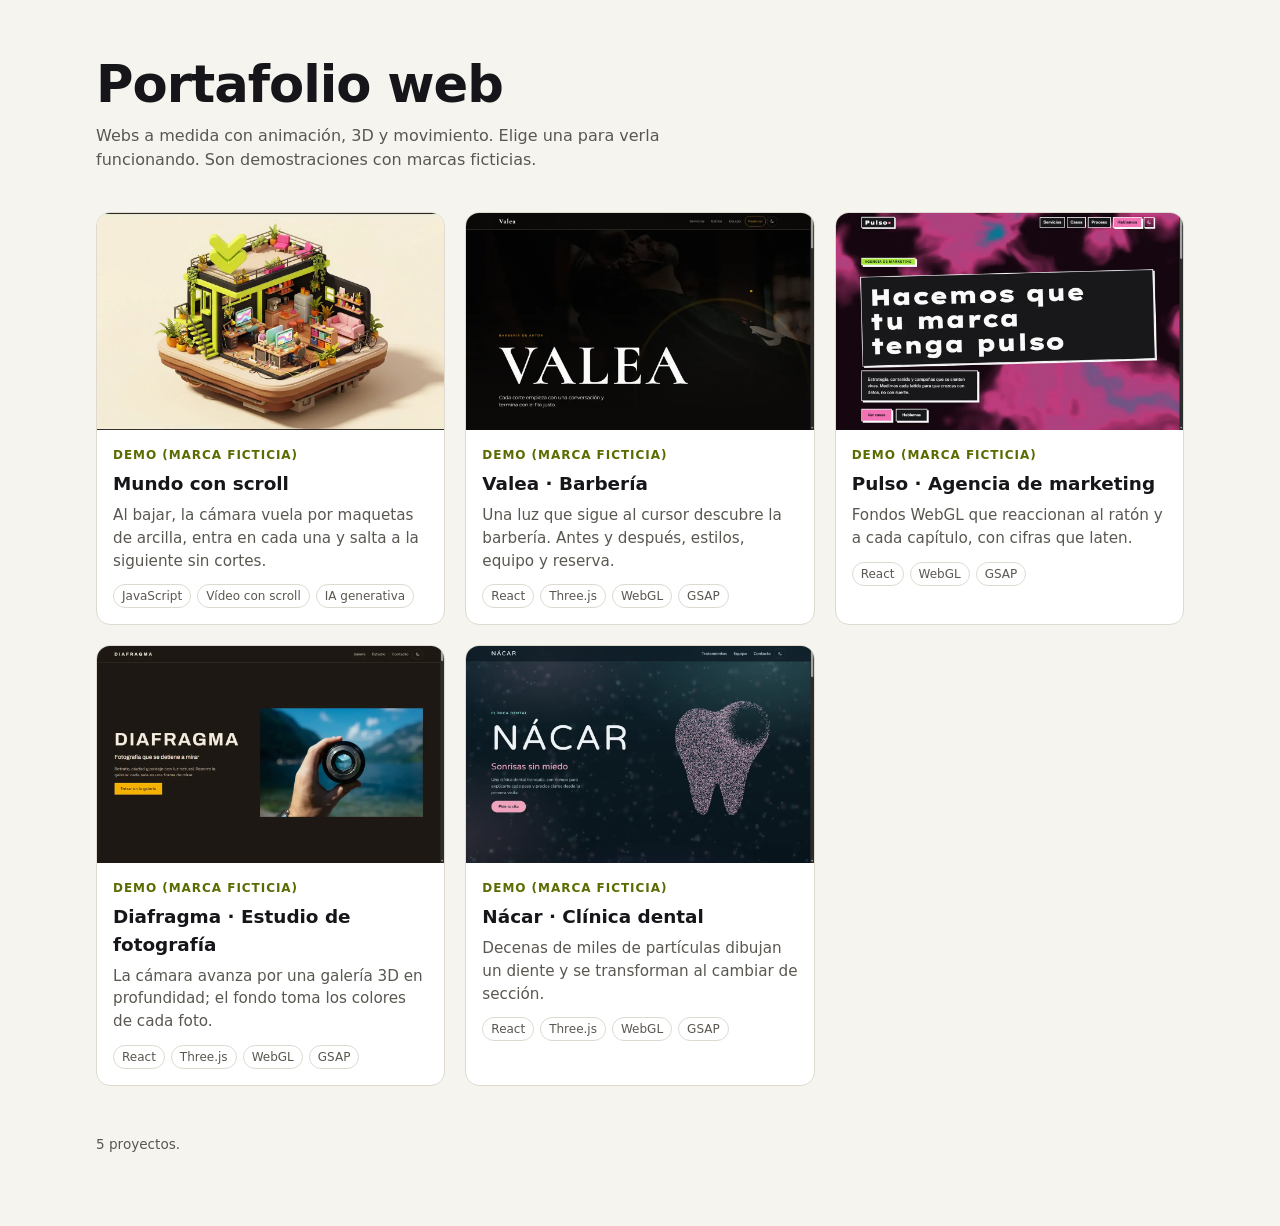
==== index.html @ 8ae5336d "feat: portafolio web con 5 demos autónomas y portada generada Una carpeta por proyecto (valea-barber" ====
<!doctype html>
<html lang="es">
<head>
  <meta charset="utf-8">
  <meta name="viewport" content="width=device-width, initial-scale=1">
  <title>Portafolio web</title>
  <meta name="description" content="Webs a medida con animación, 3D y movimiento. Elige una para verla funcionando.">
  <style>
    :root { --fondo:#f6f4ef; --tinta:#16161a; --suave:#5a5750; --tarjeta:#fff; --borde:#dedad0; --acento:#5b6b00; color-scheme: light dark; }
    @media (prefers-color-scheme: dark) { :root { --fondo:#0f0f12; --tinta:#f3f1ea; --suave:#b3afa5; --tarjeta:#18181d; --borde:#2c2c33; --acento:#d7ff3a; } }
    * { box-sizing: border-box; }
    body { margin:0; background:var(--fondo); color:var(--tinta); font:16px/1.5 system-ui, -apple-system, "Segoe UI", sans-serif; }
    main { max-width:1120px; margin:0 auto; padding:56px 16px 72px; }
    h1 { font-size:clamp(2rem,5vw,3.2rem); line-height:1.1; margin:0 0 12px; letter-spacing:-.02em; }
    .intro { color:var(--suave); max-width:60ch; margin:0 0 40px; }
    ul { list-style:none; margin:0; padding:0; display:grid; gap:20px; grid-template-columns:repeat(auto-fill,minmax(280px,1fr)); }
    .tarjeta { display:flex; flex-direction:column; height:100%; background:var(--tarjeta); border:1px solid var(--borde); border-radius:14px; overflow:hidden; color:inherit; text-decoration:none; transition:transform .2s, border-color .2s; }
    .tarjeta:hover, .tarjeta:focus-visible { transform:translateY(-3px); border-color:var(--acento); }
    .tarjeta:focus-visible { outline:3px solid var(--acento); outline-offset:2px; }
    .tarjeta img { width:100%; height:auto; aspect-ratio:16/10; object-fit:cover; display:block; background:var(--borde); }
    .cuerpo { display:flex; flex-direction:column; gap:6px; padding:16px; }
    .tipo { font-size:.75rem; text-transform:uppercase; letter-spacing:.08em; color:var(--acento); font-weight:600; }
    strong { font-size:1.15rem; }
    .cuerpo > span:not(.tipo):not(.etiquetas) { color:var(--suave); font-size:.95rem; }
    .etiquetas { display:flex; flex-wrap:wrap; gap:6px; margin-top:6px; }
    .etiquetas em { font-style:normal; font-size:.75rem; padding:2px 8px; border:1px solid var(--borde); border-radius:99px; color:var(--suave); }
    footer { margin-top:48px; color:var(--suave); font-size:.85rem; }
    @media (prefers-reduced-motion: reduce) { .tarjeta { transition:none; } }
  </style>
</head>
<body>
  <main>
    <h1>Portafolio web</h1>
    <p class="intro">Webs a medida con animación, 3D y movimiento. Elige una para verla funcionando. Son demostraciones con marcas ficticias.</p>
    <ul>
      <li>
        <a class="tarjeta" href="mundo-scroll/">
          <img src="mundo-scroll/captura.webp" alt="Captura de Mundo con scroll" width="800" height="500" loading="lazy">
          <span class="cuerpo">
            <span class="tipo">Demo (marca ficticia)</span>
            <strong>Mundo con scroll</strong>
            <span>Al bajar, la cámara vuela por maquetas de arcilla, entra en cada una y salta a la siguiente sin cortes.</span>
            <span class="etiquetas"><em>JavaScript</em><em>Vídeo con scroll</em><em>IA generativa</em></span>
          </span>
        </a>
      </li>
      <li>
        <a class="tarjeta" href="valea-barberia/barberia/">
          <img src="valea-barberia/captura.webp" alt="Captura de Valea · Barbería" width="800" height="500" loading="lazy">
          <span class="cuerpo">
            <span class="tipo">Demo (marca ficticia)</span>
            <strong>Valea · Barbería</strong>
            <span>Una luz que sigue al cursor descubre la barbería. Antes y después, estilos, equipo y reserva.</span>
            <span class="etiquetas"><em>React</em><em>Three.js</em><em>WebGL</em><em>GSAP</em></span>
          </span>
        </a>
      </li>
      <li>
        <a class="tarjeta" href="pulso-marketing/marketing/">
          <img src="pulso-marketing/captura.webp" alt="Captura de Pulso · Agencia de marketing" width="800" height="500" loading="lazy">
          <span class="cuerpo">
            <span class="tipo">Demo (marca ficticia)</span>
            <strong>Pulso · Agencia de marketing</strong>
            <span>Fondos WebGL que reaccionan al ratón y a cada capítulo, con cifras que laten.</span>
            <span class="etiquetas"><em>React</em><em>WebGL</em><em>GSAP</em></span>
          </span>
        </a>
      </li>
      <li>
        <a class="tarjeta" href="diafragma-fotografia/fotografia/">
          <img src="diafragma-fotografia/captura.webp" alt="Captura de Diafragma · Estudio de fotografía" width="800" height="500" loading="lazy">
          <span class="cuerpo">
            <span class="tipo">Demo (marca ficticia)</span>
            <strong>Diafragma · Estudio de fotografía</strong>
            <span>La cámara avanza por una galería 3D en profundidad; el fondo toma los colores de cada foto.</span>
            <span class="etiquetas"><em>React</em><em>Three.js</em><em>WebGL</em><em>GSAP</em></span>
          </span>
        </a>
      </li>
      <li>
        <a class="tarjeta" href="nacar-clinica/clinica/">
          <img src="nacar-clinica/captura.webp" alt="Captura de Nácar · Clínica dental" width="800" height="500" loading="lazy">
          <span class="cuerpo">
            <span class="tipo">Demo (marca ficticia)</span>
            <strong>Nácar · Clínica dental</strong>
            <span>Decenas de miles de partículas dibujan un diente y se transforman al cambiar de sección.</span>
            <span class="etiquetas"><em>React</em><em>Three.js</em><em>WebGL</em><em>GSAP</em></span>
          </span>
        </a>
      </li>
    </ul>
    <footer>5 proyectos.</footer>
  </main>
</body>
</html>
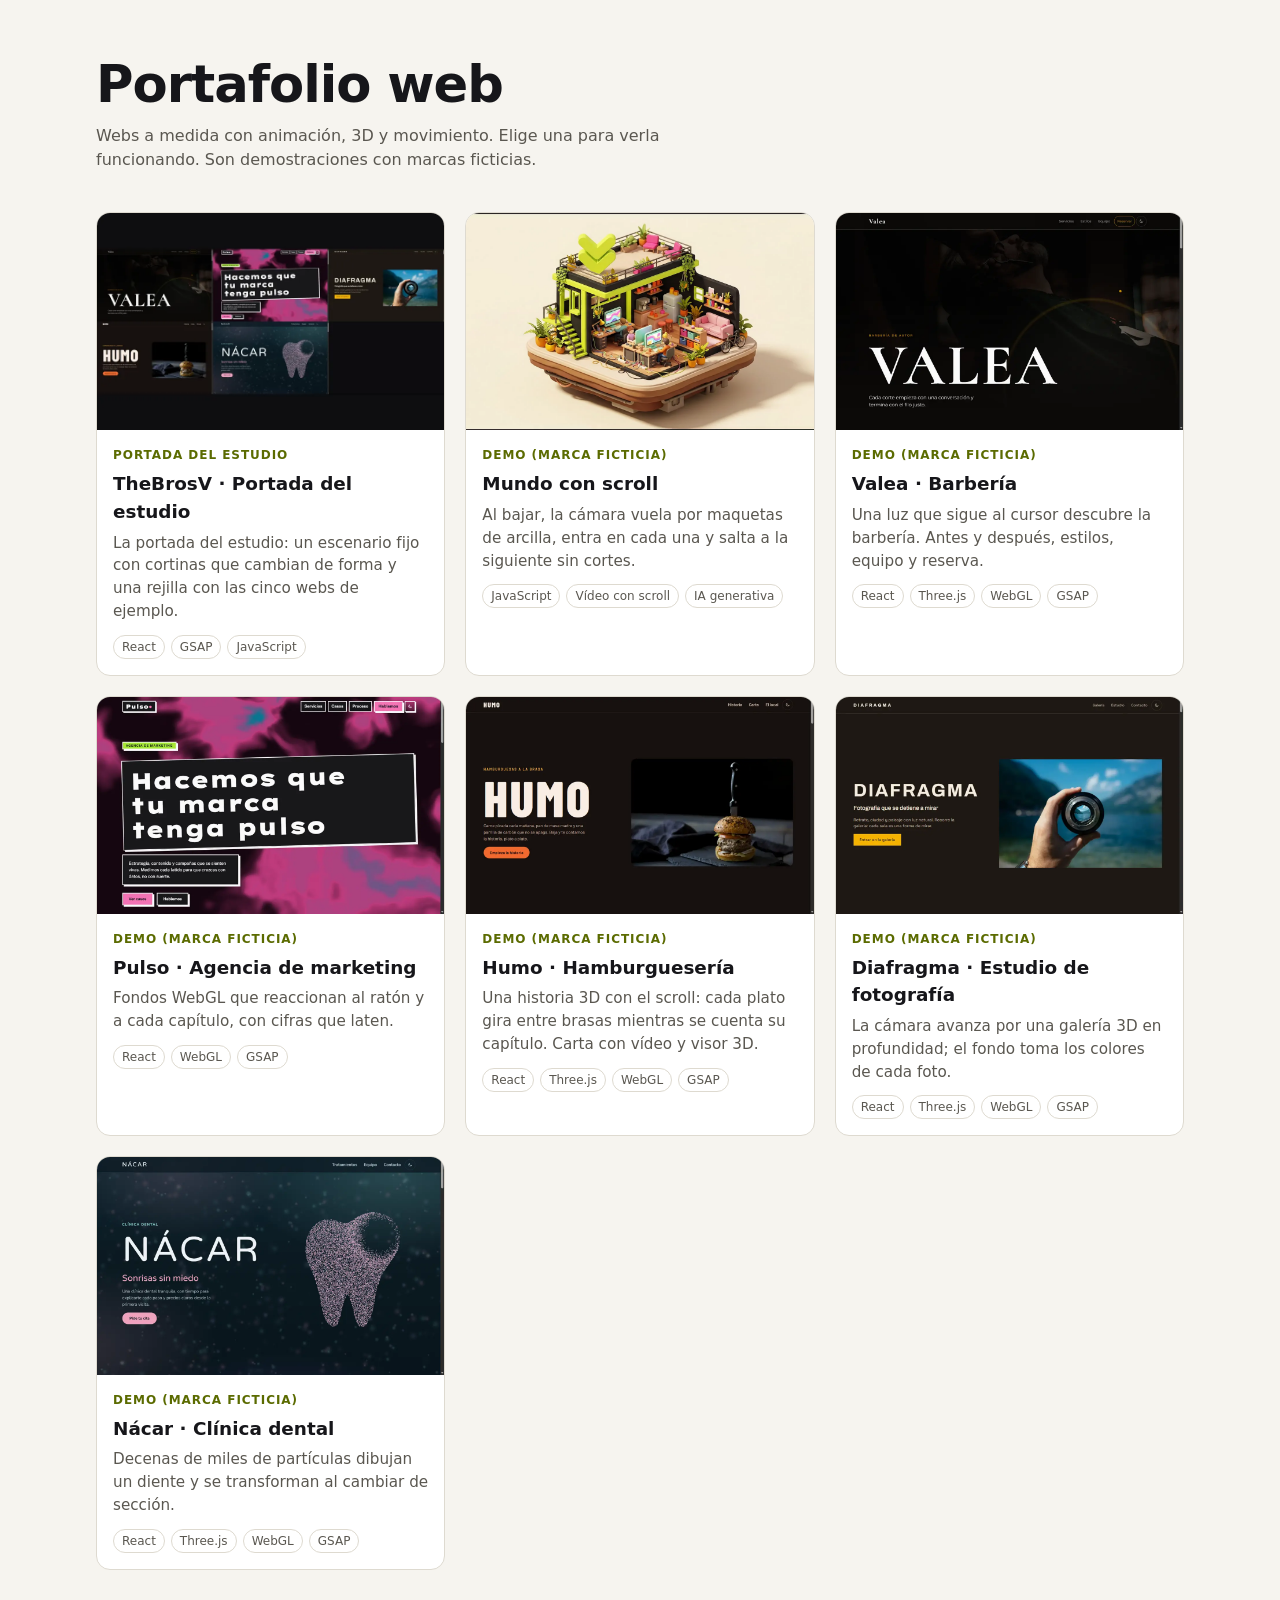
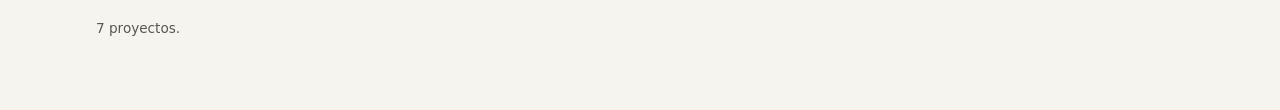
==== commit 38afdd5d: "feat: añade Humo con modelos 3D reales y la portada del estudio Humo (humo-restaurante) con modelos " ====
--- a/index.html
+++ b/index.html
@@ -34,6 +34,17 @@
     <p class="intro">Webs a medida con animación, 3D y movimiento. Elige una para verla funcionando. Son demostraciones con marcas ficticias.</p>
     <ul>
       <li>
+        <a class="tarjeta" href="thebrosv-portada/">
+          <img src="thebrosv-portada/captura.webp" alt="Captura de TheBrosV · Portada del estudio" width="800" height="500" loading="lazy">
+          <span class="cuerpo">
+            <span class="tipo">Portada del estudio</span>
+            <strong>TheBrosV · Portada del estudio</strong>
+            <span>La portada del estudio: un escenario fijo con cortinas que cambian de forma y una rejilla con las cinco webs de ejemplo.</span>
+            <span class="etiquetas"><em>React</em><em>GSAP</em><em>JavaScript</em></span>
+          </span>
+        </a>
+      </li>
+      <li>
         <a class="tarjeta" href="mundo-scroll/">
           <img src="mundo-scroll/captura.webp" alt="Captura de Mundo con scroll" width="800" height="500" loading="lazy">
           <span class="cuerpo">
@@ -67,6 +78,17 @@
         </a>
       </li>
       <li>
+        <a class="tarjeta" href="humo-restaurante/restaurante/">
+          <img src="humo-restaurante/captura.webp" alt="Captura de Humo · Hamburguesería" width="800" height="500" loading="lazy">
+          <span class="cuerpo">
+            <span class="tipo">Demo (marca ficticia)</span>
+            <strong>Humo · Hamburguesería</strong>
+            <span>Una historia 3D con el scroll: cada plato gira entre brasas mientras se cuenta su capítulo. Carta con vídeo y visor 3D.</span>
+            <span class="etiquetas"><em>React</em><em>Three.js</em><em>WebGL</em><em>GSAP</em></span>
+          </span>
+        </a>
+      </li>
+      <li>
         <a class="tarjeta" href="diafragma-fotografia/fotografia/">
           <img src="diafragma-fotografia/captura.webp" alt="Captura de Diafragma · Estudio de fotografía" width="800" height="500" loading="lazy">
           <span class="cuerpo">
@@ -89,7 +111,7 @@
         </a>
       </li>
     </ul>
-    <footer>5 proyectos.</footer>
+    <footer>7 proyectos.</footer>
   </main>
 </body>
 </html>
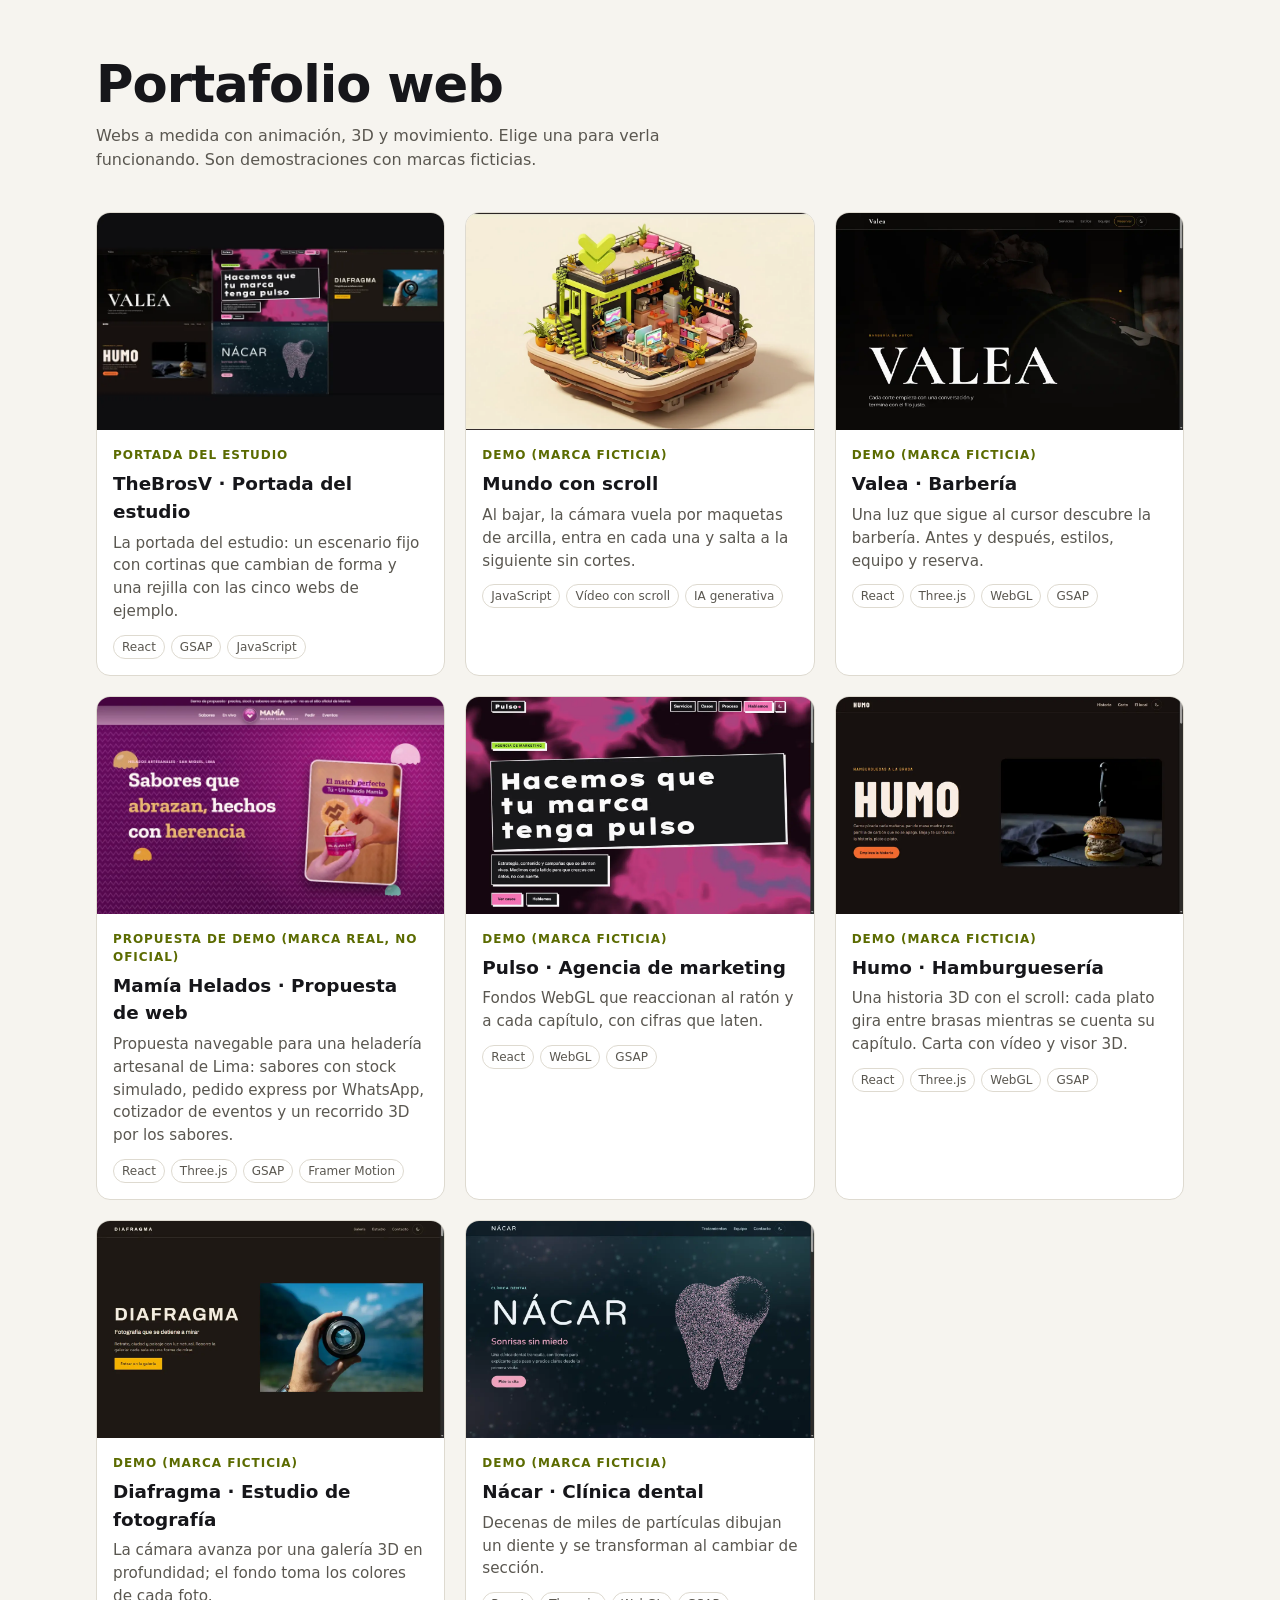
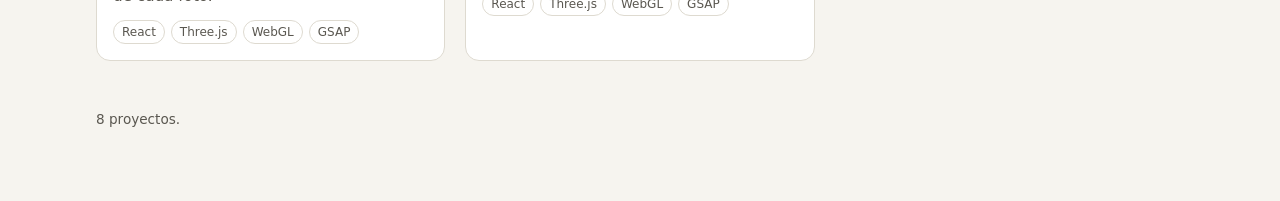
==== commit 1a5ebdb9: "feat: añade la propuesta de web de Mamía Helados (demo, no oficial) Carpeta mamia-helados con la dem" ====
--- a/index.html
+++ b/index.html
@@ -67,6 +67,17 @@
         </a>
       </li>
       <li>
+        <a class="tarjeta" href="mamia-helados/">
+          <img src="mamia-helados/captura.webp" alt="Captura de Mamía Helados · Propuesta de web" width="800" height="500" loading="lazy">
+          <span class="cuerpo">
+            <span class="tipo">Propuesta de demo (marca real, no oficial)</span>
+            <strong>Mamía Helados · Propuesta de web</strong>
+            <span>Propuesta navegable para una heladería artesanal de Lima: sabores con stock simulado, pedido express por WhatsApp, cotizador de eventos y un recorrido 3D por los sabores.</span>
+            <span class="etiquetas"><em>React</em><em>Three.js</em><em>GSAP</em><em>Framer Motion</em></span>
+          </span>
+        </a>
+      </li>
+      <li>
         <a class="tarjeta" href="pulso-marketing/marketing/">
           <img src="pulso-marketing/captura.webp" alt="Captura de Pulso · Agencia de marketing" width="800" height="500" loading="lazy">
           <span class="cuerpo">
@@ -111,7 +122,7 @@
         </a>
       </li>
     </ul>
-    <footer>7 proyectos.</footer>
+    <footer>8 proyectos.</footer>
   </main>
 </body>
 </html>
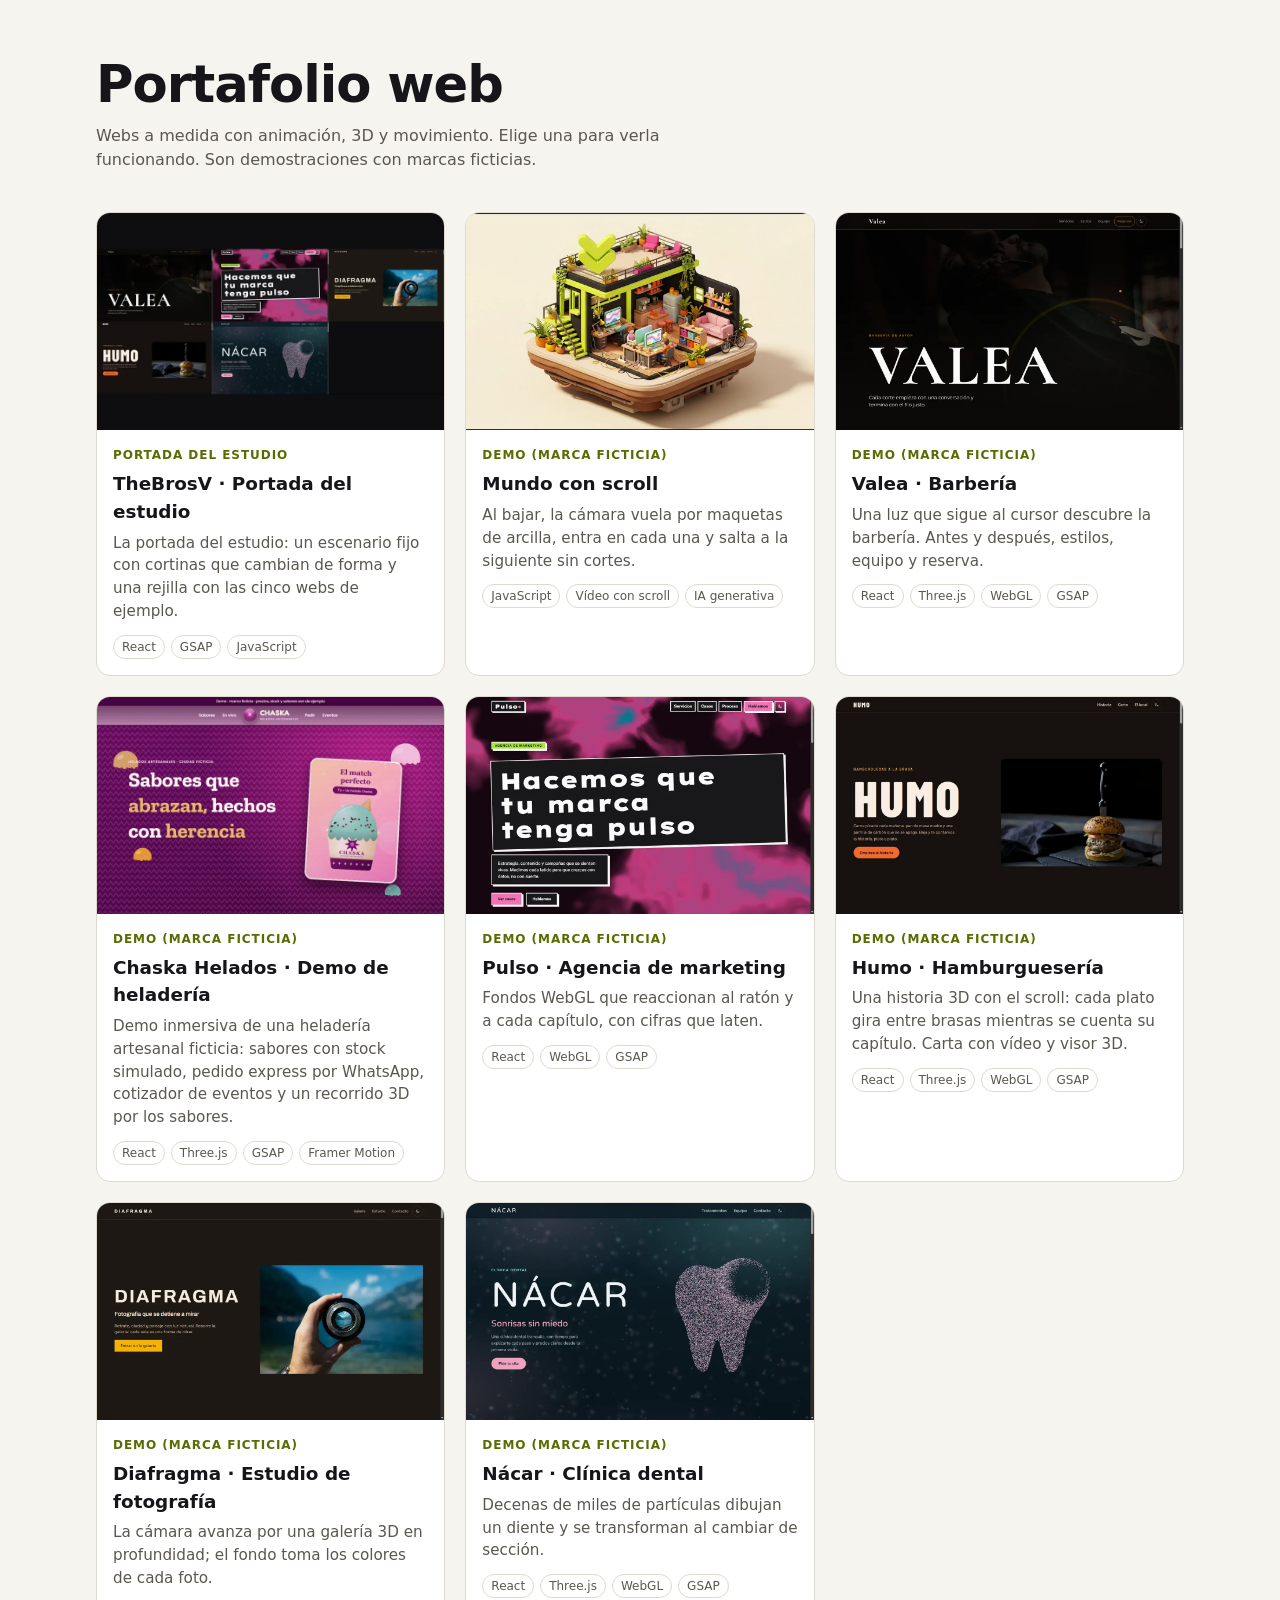
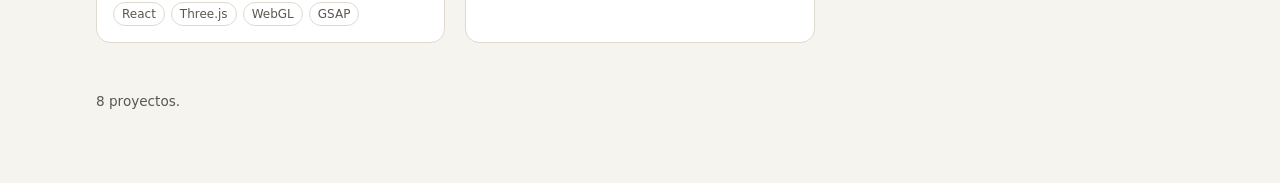
==== commit ddd0dc3b: "feat: sustituye la demo de Mamía por Chaska, una heladería con marca ficticia Quita mamia-helados (m" ====
--- a/index.html
+++ b/index.html
@@ -67,12 +67,12 @@
         </a>
       </li>
       <li>
-        <a class="tarjeta" href="mamia-helados/">
-          <img src="mamia-helados/captura.webp" alt="Captura de Mamía Helados · Propuesta de web" width="800" height="500" loading="lazy">
+        <a class="tarjeta" href="chaska-helados/">
+          <img src="chaska-helados/captura.webp" alt="Captura de Chaska Helados · Demo de heladería" width="800" height="500" loading="lazy">
           <span class="cuerpo">
-            <span class="tipo">Propuesta de demo (marca real, no oficial)</span>
-            <strong>Mamía Helados · Propuesta de web</strong>
-            <span>Propuesta navegable para una heladería artesanal de Lima: sabores con stock simulado, pedido express por WhatsApp, cotizador de eventos y un recorrido 3D por los sabores.</span>
+            <span class="tipo">Demo (marca ficticia)</span>
+            <strong>Chaska Helados · Demo de heladería</strong>
+            <span>Demo inmersiva de una heladería artesanal ficticia: sabores con stock simulado, pedido express por WhatsApp, cotizador de eventos y un recorrido 3D por los sabores.</span>
             <span class="etiquetas"><em>React</em><em>Three.js</em><em>GSAP</em><em>Framer Motion</em></span>
           </span>
         </a>
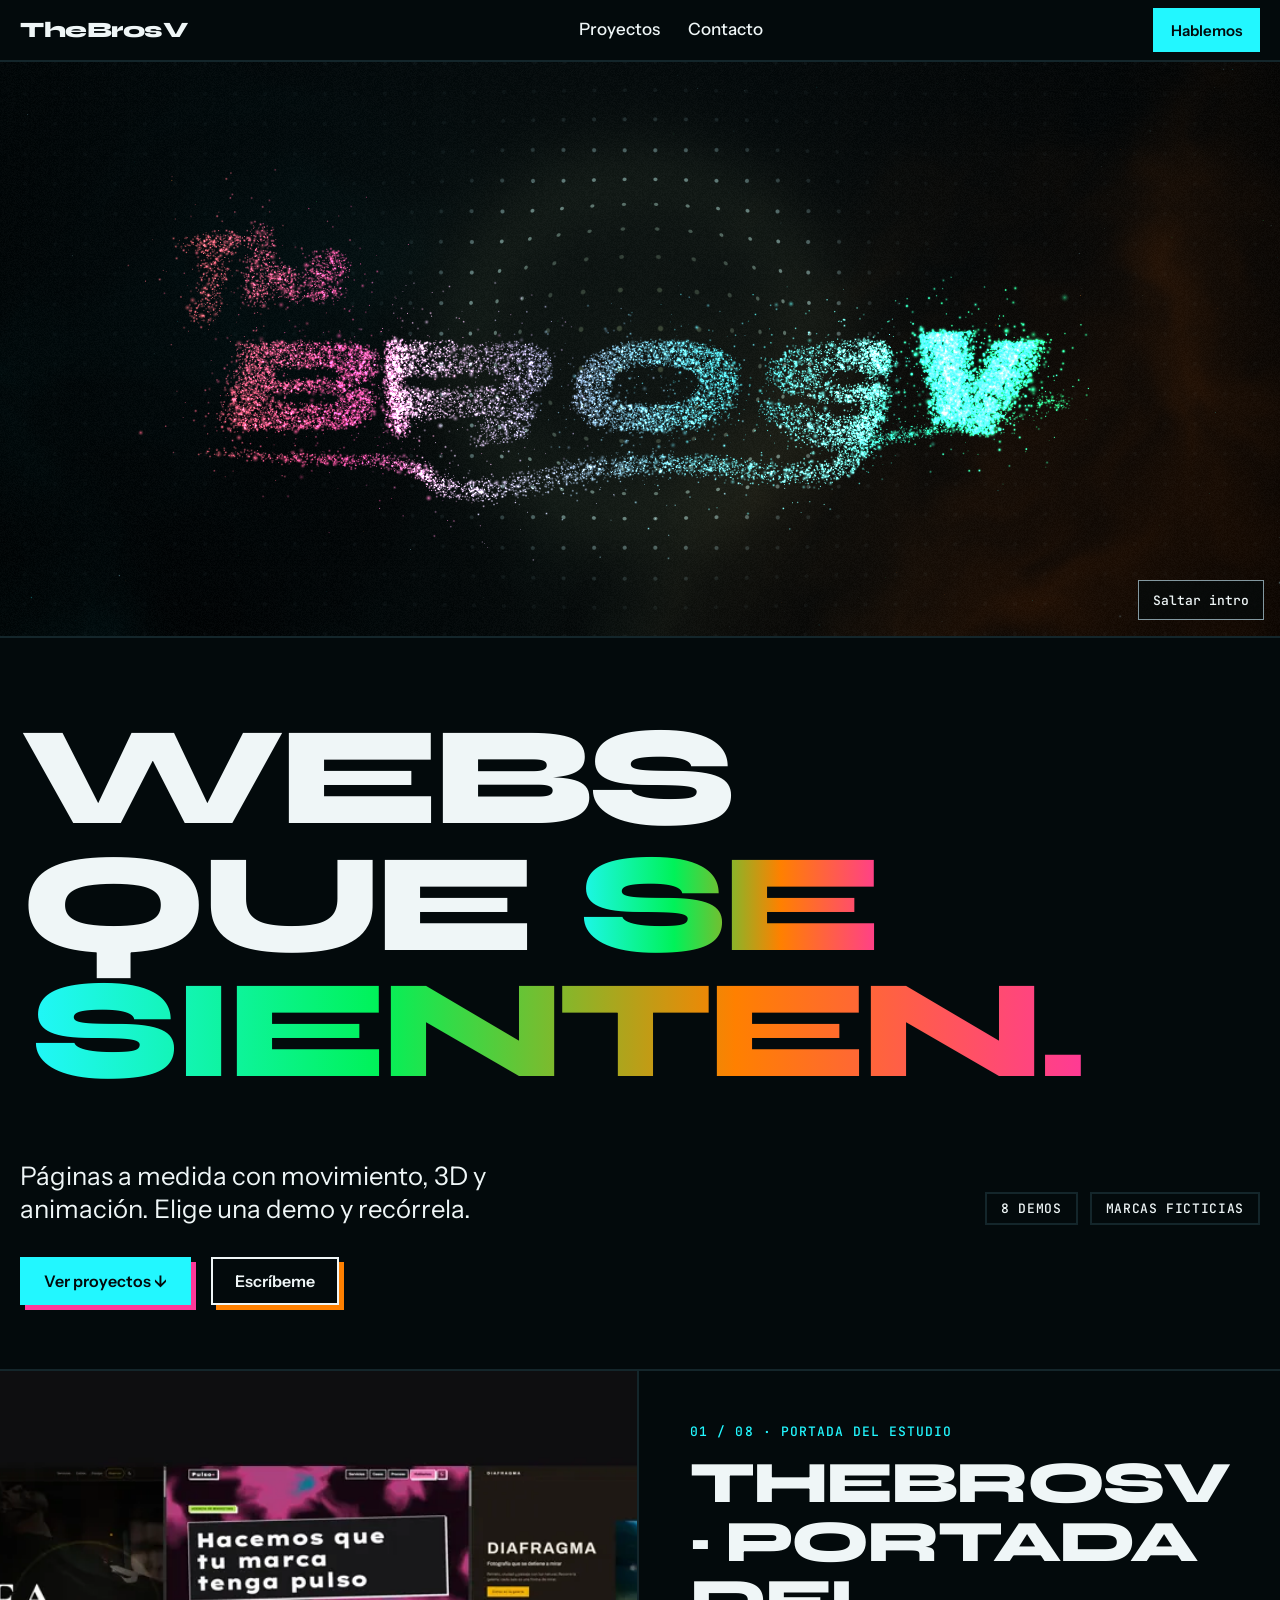
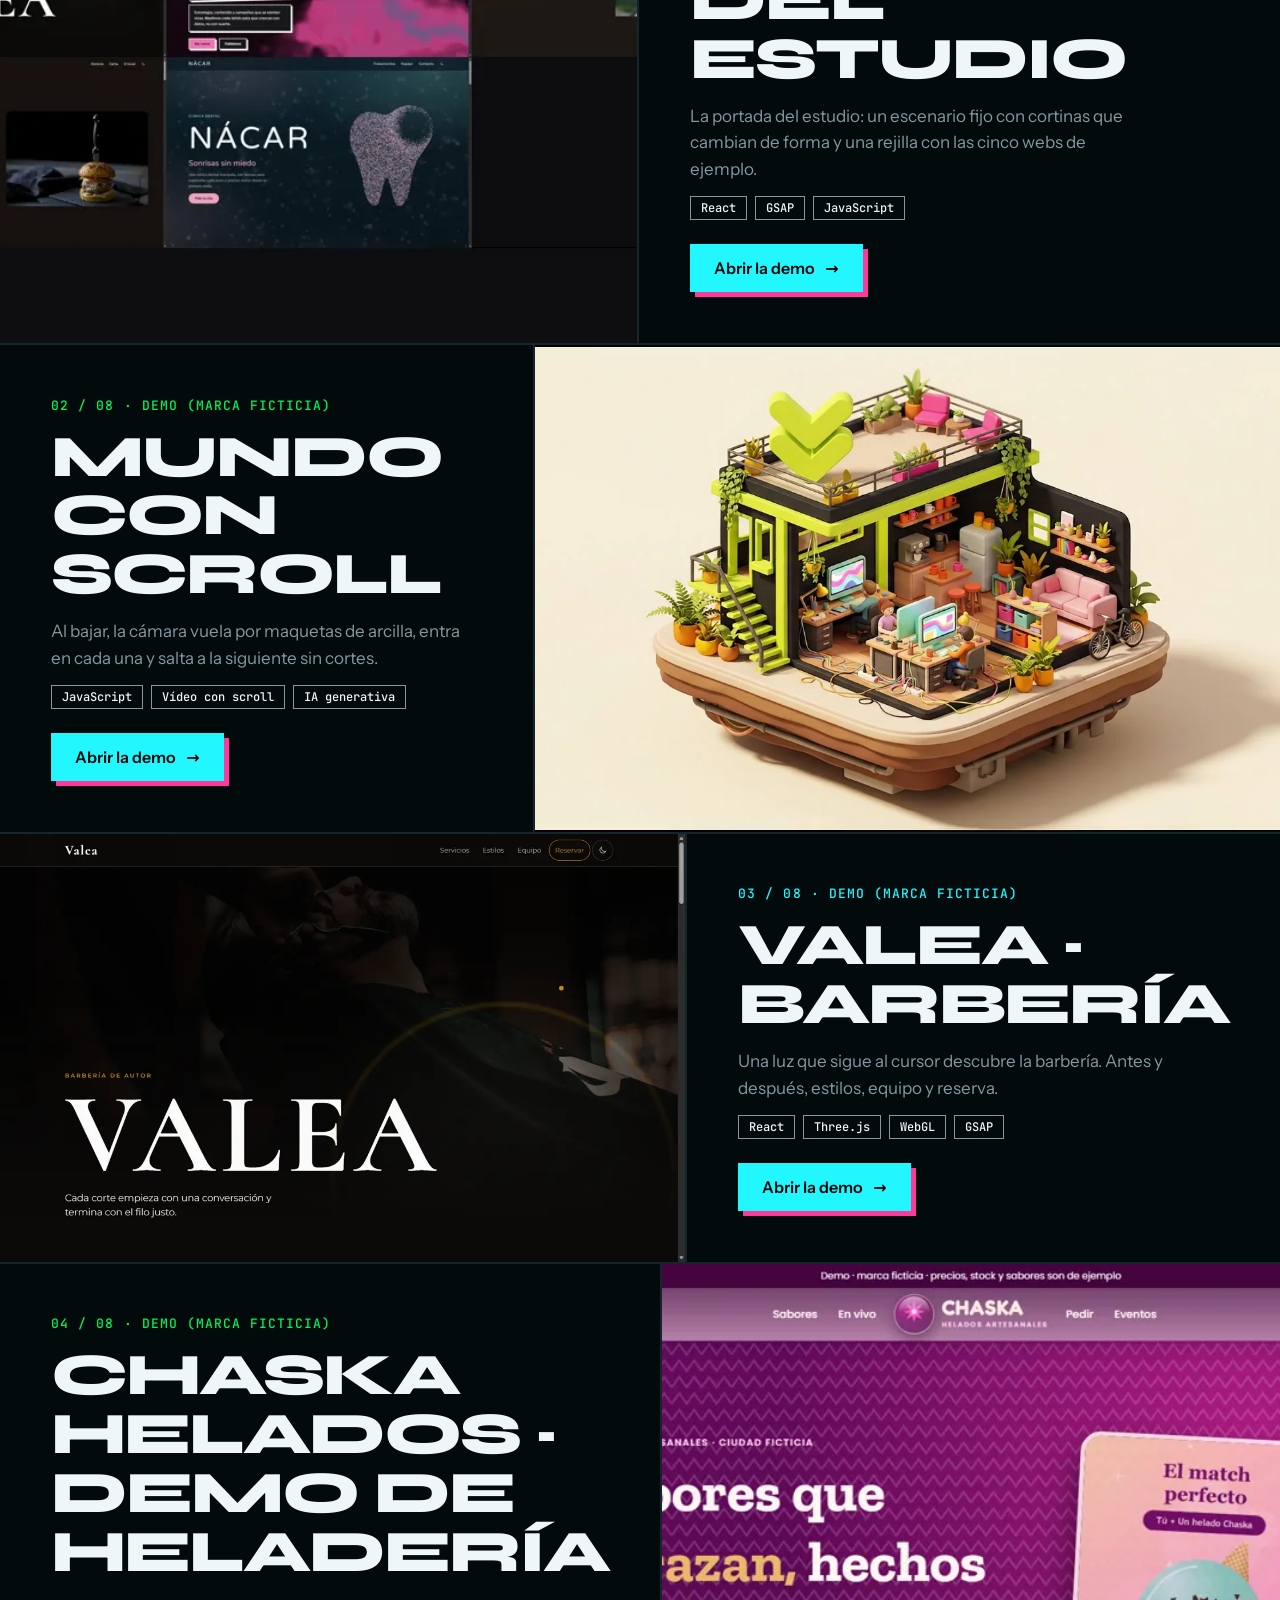
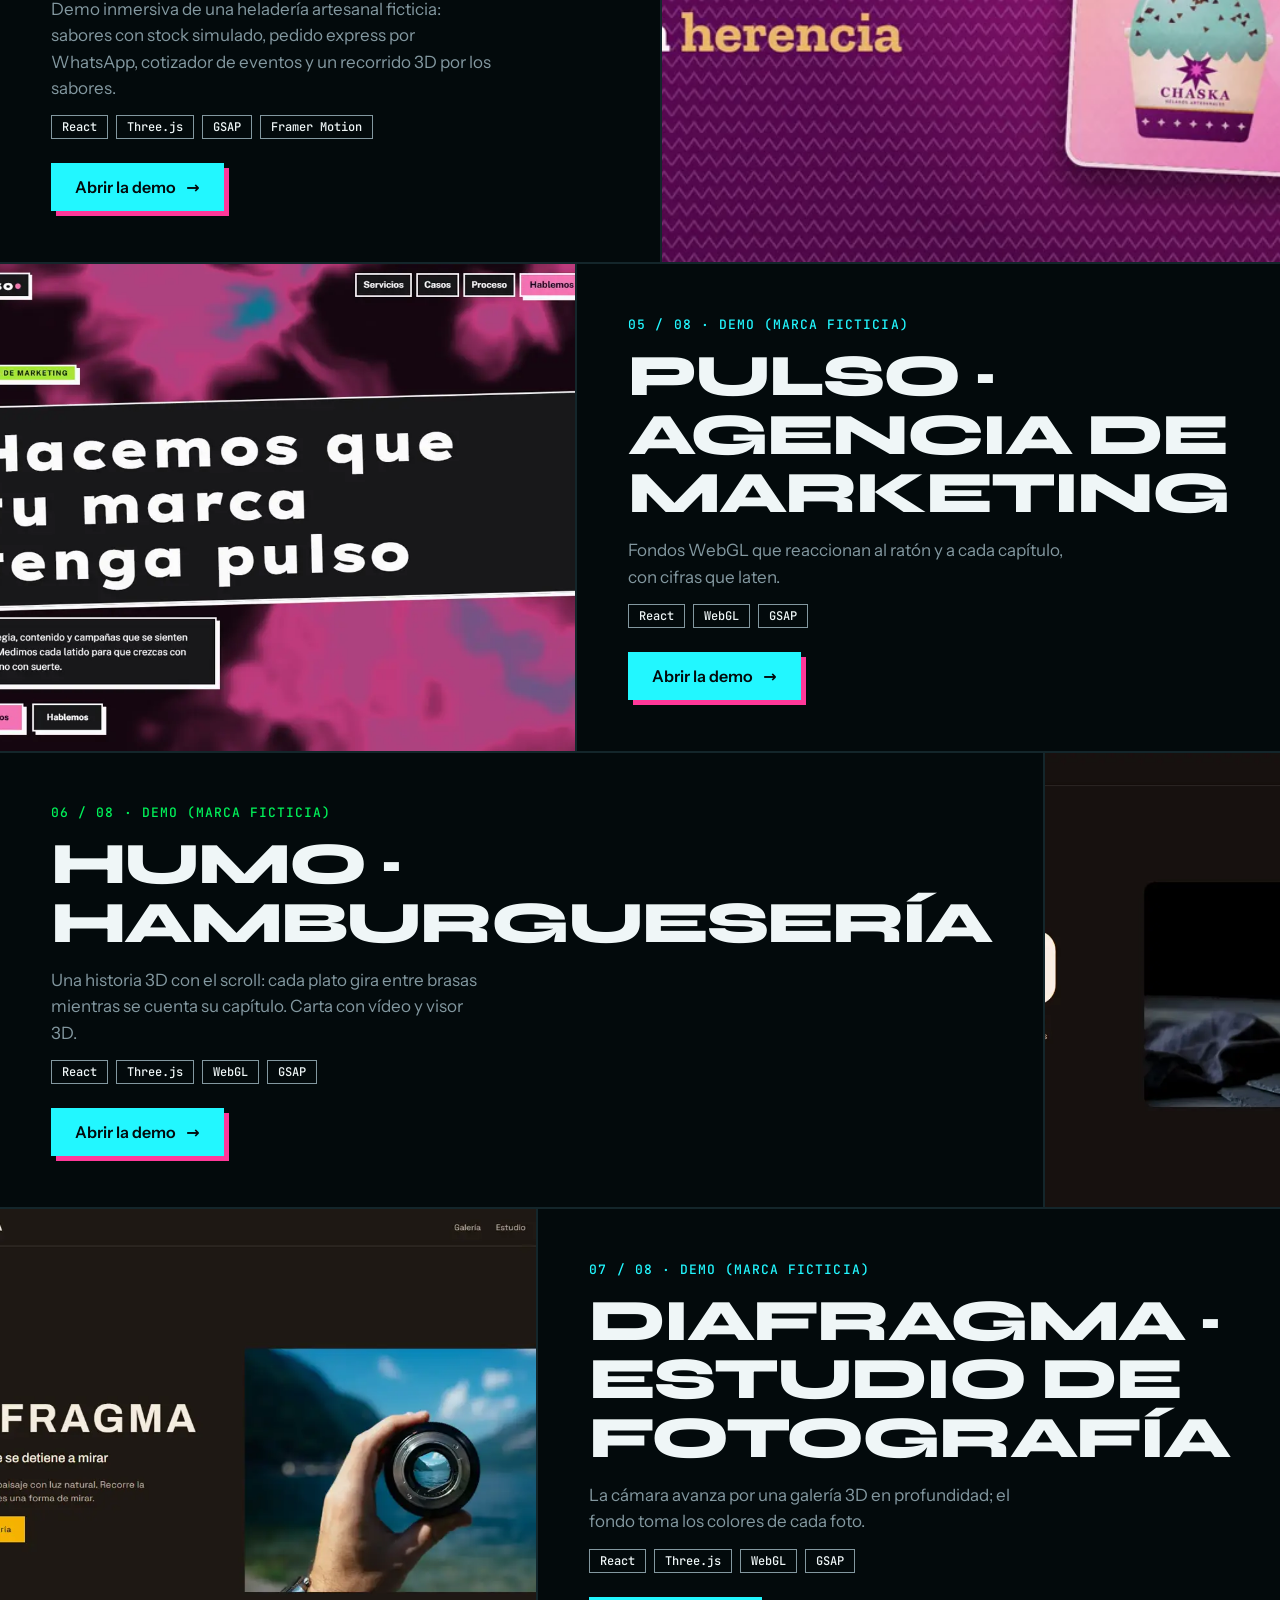
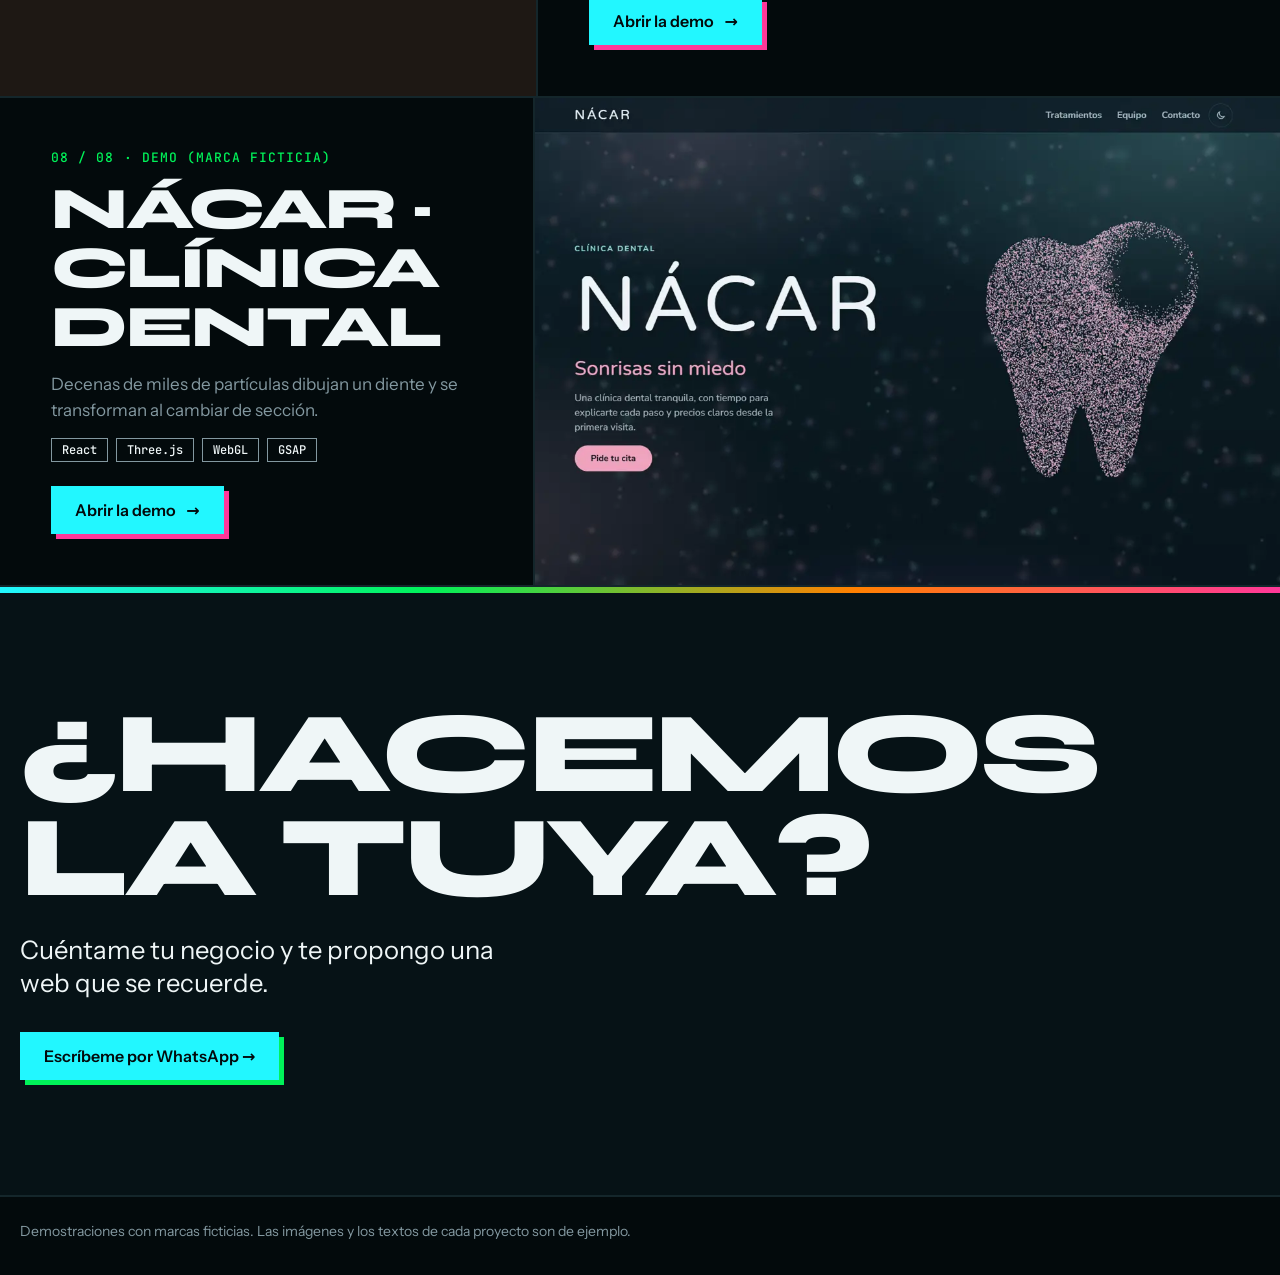
==== commit 1f125d95: "Portada rediseñada: paleta TheBrosV, logo de partículas 3D y botón de retorno en cada demo Co-Author" ====
--- a/index.html
+++ b/index.html
@@ -3,126 +3,231 @@
 <head>
   <meta charset="utf-8">
   <meta name="viewport" content="width=device-width, initial-scale=1">
-  <title>Portafolio web</title>
-  <meta name="description" content="Webs a medida con animación, 3D y movimiento. Elige una para verla funcionando.">
+  <title>TheBrosV · Portafolio web</title>
+  <meta name="description" content="Páginas a medida con movimiento, 3D y animación. Elige una demo y recórrela.">
+  <meta name="theme-color" content="#030a0c">
+  <link rel="preload" href="hero/fonts/syne-800.woff2" as="font" type="font/woff2" crossorigin>
   <style>
-    :root { --fondo:#f6f4ef; --tinta:#16161a; --suave:#5a5750; --tarjeta:#fff; --borde:#dedad0; --acento:#5b6b00; color-scheme: light dark; }
-    @media (prefers-color-scheme: dark) { :root { --fondo:#0f0f12; --tinta:#f3f1ea; --suave:#b3afa5; --tarjeta:#18181d; --borde:#2c2c33; --acento:#d7ff3a; } }
-    * { box-sizing: border-box; }
-    body { margin:0; background:var(--fondo); color:var(--tinta); font:16px/1.5 system-ui, -apple-system, "Segoe UI", sans-serif; }
-    main { max-width:1120px; margin:0 auto; padding:56px 16px 72px; }
-    h1 { font-size:clamp(2rem,5vw,3.2rem); line-height:1.1; margin:0 0 12px; letter-spacing:-.02em; }
-    .intro { color:var(--suave); max-width:60ch; margin:0 0 40px; }
-    ul { list-style:none; margin:0; padding:0; display:grid; gap:20px; grid-template-columns:repeat(auto-fill,minmax(280px,1fr)); }
-    .tarjeta { display:flex; flex-direction:column; height:100%; background:var(--tarjeta); border:1px solid var(--borde); border-radius:14px; overflow:hidden; color:inherit; text-decoration:none; transition:transform .2s, border-color .2s; }
-    .tarjeta:hover, .tarjeta:focus-visible { transform:translateY(-3px); border-color:var(--acento); }
-    .tarjeta:focus-visible { outline:3px solid var(--acento); outline-offset:2px; }
-    .tarjeta img { width:100%; height:auto; aspect-ratio:16/10; object-fit:cover; display:block; background:var(--borde); }
-    .cuerpo { display:flex; flex-direction:column; gap:6px; padding:16px; }
-    .tipo { font-size:.75rem; text-transform:uppercase; letter-spacing:.08em; color:var(--acento); font-weight:600; }
-    strong { font-size:1.15rem; }
-    .cuerpo > span:not(.tipo):not(.etiquetas) { color:var(--suave); font-size:.95rem; }
-    .etiquetas { display:flex; flex-wrap:wrap; gap:6px; margin-top:6px; }
-    .etiquetas em { font-style:normal; font-size:.75rem; padding:2px 8px; border:1px solid var(--borde); border-radius:99px; color:var(--suave); }
-    footer { margin-top:48px; color:var(--suave); font-size:.85rem; }
-    @media (prefers-reduced-motion: reduce) { .tarjeta { transition:none; } }
+    @font-face { font-family:"Syne"; font-weight:800; font-display:swap; src:url("hero/fonts/syne-800.woff2") format("woff2"); }
+    @font-face { font-family:"Instrument Sans"; font-weight:400 600; font-display:swap; src:url("hero/fonts/instrument-sans.woff2") format("woff2"); }
+    @font-face { font-family:"JetBrains Mono"; font-weight:400 500; font-display:swap; src:url("hero/fonts/jetbrains-mono.woff2") format("woff2"); }
+    @font-face { font-family:"Caveat"; font-weight:700; font-display:block; src:url("hero/fonts/caveat-700.woff2") format("woff2"); }
+    :root { --papel:#030a0c; --sup:#061216; --linea-c:#14262b; --tinta:#eff6f7; --suave:#8398a0; --cian:#22f7ff; --verde:#00f259; --naranja:#ff8000; --acento:#ff3899; --marca:linear-gradient(90deg,#22f7ff,#00f259,#ff8000,#ff3899); --linea:2px solid var(--linea-c);
+      --titulo:"Syne","Arial Black",system-ui,sans-serif; --texto:"Instrument Sans",system-ui,-apple-system,"Segoe UI",sans-serif; --mono:"JetBrains Mono",ui-monospace,Consolas,monospace; color-scheme:dark; }
+    * { box-sizing:border-box; margin:0; }
+    html { scroll-behavior:smooth; }
+    body { font:400 17px/1.55 var(--texto); background:var(--papel); color:var(--tinta); }
+    a { color:inherit; } img { display:block; max-width:100%; height:auto; } ul { list-style:none; padding:0; }
+    .salto { position:absolute; left:-999px; top:8px; background:var(--cian); color:#030a0c; padding:10px 16px; z-index:100; }
+    .salto:focus { left:8px; }
+    :focus-visible { outline:3px solid var(--cian); outline-offset:3px; }
+    .envoltura { width:min(1240px, 100% - 40px); margin-inline:auto; }
+
+    header { position:sticky; top:0; z-index:40; background:var(--papel); border-bottom:var(--linea); }
+    header .envoltura { display:flex; align-items:center; justify-content:space-between; gap:16px; min-height:60px; }
+    header strong { font:700 22px var(--titulo); letter-spacing:-.02em; }
+    header nav ul { display:flex; gap:28px; font-weight:500; }
+    header nav a { text-decoration:none; padding:10px 0; display:inline-block; border-bottom:2px solid transparent; transition:border-color .15s; }
+    header nav a:hover { border-color:var(--cian); }
+    .boton, .cta { display:inline-flex; align-items:center; gap:10px; min-height:48px; padding:0 22px; background:var(--cian); color:#030a0c; font:600 16px var(--texto); text-decoration:none; border:2px solid var(--cian); cursor:pointer; box-shadow:5px 5px 0 var(--acento); transition:transform .15s, box-shadow .15s, background .15s, color .15s; }
+    .boton:hover, .cta:hover { transform:translate(3px,3px); box-shadow:2px 2px 0 var(--acento); }
+    header .cta { min-height:44px; padding:0 16px; font-size:15px; box-shadow:none; }
+    header .cta:hover { transform:none; background:var(--verde); border-color:var(--verde); }
+
+    .escenario { position:relative; isolation:isolate; height:clamp(300px,64svh,720px); background:#030a0c; border-bottom:var(--linea); overflow:hidden; }
+    .escenario .poster, .escenario canvas { position:absolute; inset:0; width:100%; height:100%; display:block; }
+    .escenario .poster { object-fit:cover; transition:opacity .8s; }
+    .escenario canvas { opacity:0; transition:opacity .8s; }
+    .escenario[data-hero="live"] canvas { opacity:1; } .escenario[data-hero="live"] .poster { opacity:0; }
+    .escenario[data-hero="poster"] canvas { display:none; }
+    .saltar { position:absolute; right:16px; bottom:16px; z-index:2; min-height:40px; padding:0 14px; background:rgba(3,10,12,.7); color:var(--tinta); border:1px solid var(--suave); font:500 13px var(--mono); cursor:pointer; display:none; }
+    .escenario[data-intro="playing"] .saltar { display:block; }
+    .hero { border-bottom:var(--linea); padding:clamp(36px,6vw,80px) 0 clamp(36px,5vw,64px); }
+    .hero h1 { font:800 clamp(48px,11vw,170px)/.9 var(--titulo); letter-spacing:-.045em; text-transform:uppercase; }
+    .hero h1 em { font-style:normal; background:var(--marca); -webkit-background-clip:text; background-clip:text; color:transparent; padding:0 .08em; box-decoration-break:clone; -webkit-box-decoration-break:clone; }
+    .hero .fila { display:grid; grid-template-columns:1.4fr 1fr; gap:32px; margin-top:clamp(32px,5vw,64px); align-items:end; }
+    .hero p.sub { font-size:clamp(19px,2vw,26px); line-height:1.3; max-width:34ch; }
+    .hero .datos { display:flex; gap:12px; flex-wrap:wrap; justify-content:flex-end; }
+    .hero .botones { margin-top:32px; display:flex; gap:20px; flex-wrap:wrap; }
+    .cta.claro { background:transparent; color:var(--tinta); border-color:var(--tinta); box-shadow:5px 5px 0 var(--naranja); }
+    .dato { border:var(--linea); padding:6px 14px; font:500 13px var(--mono); text-transform:uppercase; letter-spacing:.05em; }
+
+    .obra:nth-child(even) .num { color:var(--verde); }
+    .obra { display:grid; grid-template-columns:7fr 5fr; border-bottom:var(--linea); }
+    .obra.inversa { grid-template-columns:5fr 7fr; }
+    .obra.inversa .foto { order:2; border-left:var(--linea); border-right:0; }
+    .foto { display:block; border-right:var(--linea); overflow:hidden; background:var(--sup); }
+    .foto img { width:100%; height:100%; aspect-ratio:16/10; object-fit:cover; transition:transform .5s cubic-bezier(.22,.61,.36,1); }
+    .obra:hover .foto img { transform:scale(1.04); }
+    .info { padding:clamp(24px,4vw,56px); display:flex; flex-direction:column; justify-content:center; gap:14px; align-items:flex-start; }
+    .num { font:500 13px var(--mono); color:var(--cian); text-transform:uppercase; letter-spacing:.08em; }
+    .info h2 { font:700 clamp(32px,4.6vw,64px)/1 var(--titulo); letter-spacing:-.035em; text-transform:uppercase; }
+    .desc { max-width:40ch; color:var(--suave); }
+    .etiquetas { display:flex; flex-wrap:wrap; gap:8px; }
+    .etiquetas li { font:500 12px var(--mono); border:1px solid var(--suave); color:var(--tinta); padding:3px 10px; }
+    .info .boton { margin-top:10px; }
+
+    .contacto { background:var(--sup); border-bottom:var(--linea); position:relative; padding:clamp(56px,9vw,120px) 0; }
+    .contacto::before { content:""; position:absolute; inset:0 0 auto 0; height:6px; background:var(--marca); }
+    .contacto h2 { font:700 clamp(44px,9vw,140px)/.9 var(--titulo); letter-spacing:-.04em; text-transform:uppercase; max-width:12ch; }
+    .contacto p { font-size:clamp(19px,2vw,26px); max-width:30ch; margin:24px 0 32px; line-height:1.3; }
+    .contacto .cta { box-shadow:5px 5px 0 var(--verde); }
+    footer { padding:24px 0 32px; font-size:14px; color:var(--suave); }
+
+    .revela { opacity:0; transform:translateY(24px); transition:opacity .5s, transform .5s; }
+    .revela.visto { opacity:1; transform:none; }
+    @media (max-width:820px) {
+      header nav { display:none; }
+      .hero .fila { grid-template-columns:1fr; } .hero .datos { justify-content:flex-start; }
+      .obra, .obra.inversa { grid-template-columns:1fr; }
+      .obra.inversa .foto { order:0; border-left:0; } .foto { border-right:0; border-bottom:var(--linea); }
+    }
+    @media (prefers-reduced-motion: reduce) {
+      html { scroll-behavior:auto; } * { transition:none !important; }
+      .revela { opacity:1; transform:none; } .obra:hover .foto img { transform:none; }
+    }
   </style>
 </head>
 <body>
+  <a class="salto" href="#proyectos">Saltar a los proyectos</a>
+  <header>
+    <div class="envoltura">
+      <strong>TheBrosV</strong>
+      <nav aria-label="Principal"><ul><li><a href="#proyectos">Proyectos</a></li><li><a href="#contacto">Contacto</a></li></ul></nav>
+      <a class="cta" href="https://wa.me/51924536653?text=%C2%A1Hola!%20Vi%20tu%20portafolio%20y%20me%20interesa%20una%20web%20para%20mi%20negocio." target="_blank" rel="noopener">Hablemos</a>
+    </div>
+  </header>
   <main>
-    <h1>Portafolio web</h1>
-    <p class="intro">Webs a medida con animación, 3D y movimiento. Elige una para verla funcionando. Son demostraciones con marcas ficticias.</p>
-    <ul>
-      <li>
-        <a class="tarjeta" href="thebrosv-portada/">
-          <img src="thebrosv-portada/captura.webp" alt="Captura de TheBrosV · Portada del estudio" width="800" height="500" loading="lazy">
-          <span class="cuerpo">
-            <span class="tipo">Portada del estudio</span>
-            <strong>TheBrosV · Portada del estudio</strong>
-            <span>La portada del estudio: un escenario fijo con cortinas que cambian de forma y una rejilla con las cinco webs de ejemplo.</span>
-            <span class="etiquetas"><em>React</em><em>GSAP</em><em>JavaScript</em></span>
-          </span>
-        </a>
-      </li>
-      <li>
-        <a class="tarjeta" href="mundo-scroll/">
-          <img src="mundo-scroll/captura.webp" alt="Captura de Mundo con scroll" width="800" height="500" loading="lazy">
-          <span class="cuerpo">
-            <span class="tipo">Demo (marca ficticia)</span>
-            <strong>Mundo con scroll</strong>
-            <span>Al bajar, la cámara vuela por maquetas de arcilla, entra en cada una y salta a la siguiente sin cortes.</span>
-            <span class="etiquetas"><em>JavaScript</em><em>Vídeo con scroll</em><em>IA generativa</em></span>
-          </span>
-        </a>
-      </li>
-      <li>
-        <a class="tarjeta" href="valea-barberia/barberia/">
-          <img src="valea-barberia/captura.webp" alt="Captura de Valea · Barbería" width="800" height="500" loading="lazy">
-          <span class="cuerpo">
-            <span class="tipo">Demo (marca ficticia)</span>
-            <strong>Valea · Barbería</strong>
-            <span>Una luz que sigue al cursor descubre la barbería. Antes y después, estilos, equipo y reserva.</span>
-            <span class="etiquetas"><em>React</em><em>Three.js</em><em>WebGL</em><em>GSAP</em></span>
-          </span>
-        </a>
-      </li>
-      <li>
-        <a class="tarjeta" href="chaska-helados/">
-          <img src="chaska-helados/captura.webp" alt="Captura de Chaska Helados · Demo de heladería" width="800" height="500" loading="lazy">
-          <span class="cuerpo">
-            <span class="tipo">Demo (marca ficticia)</span>
-            <strong>Chaska Helados · Demo de heladería</strong>
-            <span>Demo inmersiva de una heladería artesanal ficticia: sabores con stock simulado, pedido express por WhatsApp, cotizador de eventos y un recorrido 3D por los sabores.</span>
-            <span class="etiquetas"><em>React</em><em>Three.js</em><em>GSAP</em><em>Framer Motion</em></span>
-          </span>
-        </a>
-      </li>
-      <li>
-        <a class="tarjeta" href="pulso-marketing/marketing/">
-          <img src="pulso-marketing/captura.webp" alt="Captura de Pulso · Agencia de marketing" width="800" height="500" loading="lazy">
-          <span class="cuerpo">
-            <span class="tipo">Demo (marca ficticia)</span>
-            <strong>Pulso · Agencia de marketing</strong>
-            <span>Fondos WebGL que reaccionan al ratón y a cada capítulo, con cifras que laten.</span>
-            <span class="etiquetas"><em>React</em><em>WebGL</em><em>GSAP</em></span>
-          </span>
-        </a>
-      </li>
-      <li>
-        <a class="tarjeta" href="humo-restaurante/restaurante/">
-          <img src="humo-restaurante/captura.webp" alt="Captura de Humo · Hamburguesería" width="800" height="500" loading="lazy">
-          <span class="cuerpo">
-            <span class="tipo">Demo (marca ficticia)</span>
-            <strong>Humo · Hamburguesería</strong>
-            <span>Una historia 3D con el scroll: cada plato gira entre brasas mientras se cuenta su capítulo. Carta con vídeo y visor 3D.</span>
-            <span class="etiquetas"><em>React</em><em>Three.js</em><em>WebGL</em><em>GSAP</em></span>
-          </span>
-        </a>
-      </li>
-      <li>
-        <a class="tarjeta" href="diafragma-fotografia/fotografia/">
-          <img src="diafragma-fotografia/captura.webp" alt="Captura de Diafragma · Estudio de fotografía" width="800" height="500" loading="lazy">
-          <span class="cuerpo">
-            <span class="tipo">Demo (marca ficticia)</span>
-            <strong>Diafragma · Estudio de fotografía</strong>
-            <span>La cámara avanza por una galería 3D en profundidad; el fondo toma los colores de cada foto.</span>
-            <span class="etiquetas"><em>React</em><em>Three.js</em><em>WebGL</em><em>GSAP</em></span>
-          </span>
-        </a>
-      </li>
-      <li>
-        <a class="tarjeta" href="nacar-clinica/clinica/">
-          <img src="nacar-clinica/captura.webp" alt="Captura de Nácar · Clínica dental" width="800" height="500" loading="lazy">
-          <span class="cuerpo">
-            <span class="tipo">Demo (marca ficticia)</span>
-            <strong>Nácar · Clínica dental</strong>
-            <span>Decenas de miles de partículas dibujan un diente y se transforman al cambiar de sección.</span>
-            <span class="etiquetas"><em>React</em><em>Three.js</em><em>WebGL</em><em>GSAP</em></span>
-          </span>
-        </a>
-      </li>
-    </ul>
-    <footer>8 proyectos.</footer>
+    <div class="escenario" id="hero-stage" data-hero="loading" data-intro="done">
+      <picture><source media="(max-width: 820px)" srcset="hero/hero-poster-tall.webp"><img class="poster" src="hero/hero-poster.webp" alt="" width="1878" height="601" fetchpriority="high"></picture>
+      <canvas id="hero-gl" role="img" aria-label="Logotipo de TheBrosV hecho de partículas 3D: una cara sonriente partida en dos y las palabras The Bros V. Mueve el cursor y haz clic para jugar con él."></canvas>
+      <button type="button" class="saltar" id="saltar">Saltar intro</button>
+    </div>
+    <section class="hero" aria-labelledby="titulo">
+      <div class="envoltura">
+        <h1 id="titulo">Webs que <em>se sienten.</em></h1>
+        <div class="fila">
+          <p class="sub">Páginas a medida con movimiento, 3D y animación. Elige una demo y recórrela.</p>
+          <div class="datos"><span class="dato">8 demos</span><span class="dato">Marcas ficticias</span></div>
+        </div>
+        <p class="botones"><a class="cta" href="#proyectos">Ver proyectos ↓</a><a class="cta claro" href="https://wa.me/51924536653?text=%C2%A1Hola!%20Vi%20tu%20portafolio%20y%20me%20interesa%20una%20web%20para%20mi%20negocio." target="_blank" rel="noopener">Escríbeme</a></p>
+      </div>
+    </section>
+    <div id="proyectos">
+    <article class="obra" aria-labelledby="t-0">
+      <a class="foto" href="thebrosv-portada/" tabindex="-1" aria-hidden="true"><img src="thebrosv-portada/captura.webp" alt="Captura de TheBrosV · Portada del estudio" width="800" height="500" fetchpriority="high"></a>
+      <div class="info">
+        <p class="num">01 / 08 · Portada del estudio</p>
+        <h2 id="t-0">TheBrosV · Portada del estudio</h2>
+        <p class="desc">La portada del estudio: un escenario fijo con cortinas que cambian de forma y una rejilla con las cinco webs de ejemplo.</p>
+        <ul class="etiquetas"><li>React</li><li>GSAP</li><li>JavaScript</li></ul>
+        <a class="boton" href="thebrosv-portada/">Abrir la demo <span aria-hidden="true">→</span></a>
+      </div>
+    </article>
+    <article class="obra inversa" aria-labelledby="t-1">
+      <a class="foto" href="mundo-scroll/" tabindex="-1" aria-hidden="true"><img src="mundo-scroll/captura.webp" alt="Captura de Mundo con scroll" width="800" height="500" fetchpriority="high"></a>
+      <div class="info">
+        <p class="num">02 / 08 · Demo (marca ficticia)</p>
+        <h2 id="t-1">Mundo con scroll</h2>
+        <p class="desc">Al bajar, la cámara vuela por maquetas de arcilla, entra en cada una y salta a la siguiente sin cortes.</p>
+        <ul class="etiquetas"><li>JavaScript</li><li>Vídeo con scroll</li><li>IA generativa</li></ul>
+        <a class="boton" href="mundo-scroll/">Abrir la demo <span aria-hidden="true">→</span></a>
+      </div>
+    </article>
+    <article class="obra" aria-labelledby="t-2">
+      <a class="foto" href="valea-barberia/barberia/" tabindex="-1" aria-hidden="true"><img src="valea-barberia/captura.webp" alt="Captura de Valea · Barbería" width="800" height="500" loading="lazy"></a>
+      <div class="info">
+        <p class="num">03 / 08 · Demo (marca ficticia)</p>
+        <h2 id="t-2">Valea · Barbería</h2>
+        <p class="desc">Una luz que sigue al cursor descubre la barbería. Antes y después, estilos, equipo y reserva.</p>
+        <ul class="etiquetas"><li>React</li><li>Three.js</li><li>WebGL</li><li>GSAP</li></ul>
+        <a class="boton" href="valea-barberia/barberia/">Abrir la demo <span aria-hidden="true">→</span></a>
+      </div>
+    </article>
+    <article class="obra inversa" aria-labelledby="t-3">
+      <a class="foto" href="chaska-helados/" tabindex="-1" aria-hidden="true"><img src="chaska-helados/captura.webp" alt="Captura de Chaska Helados · Demo de heladería" width="800" height="500" loading="lazy"></a>
+      <div class="info">
+        <p class="num">04 / 08 · Demo (marca ficticia)</p>
+        <h2 id="t-3">Chaska Helados · Demo de heladería</h2>
+        <p class="desc">Demo inmersiva de una heladería artesanal ficticia: sabores con stock simulado, pedido express por WhatsApp, cotizador de eventos y un recorrido 3D por los sabores.</p>
+        <ul class="etiquetas"><li>React</li><li>Three.js</li><li>GSAP</li><li>Framer Motion</li></ul>
+        <a class="boton" href="chaska-helados/">Abrir la demo <span aria-hidden="true">→</span></a>
+      </div>
+    </article>
+    <article class="obra" aria-labelledby="t-4">
+      <a class="foto" href="pulso-marketing/marketing/" tabindex="-1" aria-hidden="true"><img src="pulso-marketing/captura.webp" alt="Captura de Pulso · Agencia de marketing" width="800" height="500" loading="lazy"></a>
+      <div class="info">
+        <p class="num">05 / 08 · Demo (marca ficticia)</p>
+        <h2 id="t-4">Pulso · Agencia de marketing</h2>
+        <p class="desc">Fondos WebGL que reaccionan al ratón y a cada capítulo, con cifras que laten.</p>
+        <ul class="etiquetas"><li>React</li><li>WebGL</li><li>GSAP</li></ul>
+        <a class="boton" href="pulso-marketing/marketing/">Abrir la demo <span aria-hidden="true">→</span></a>
+      </div>
+    </article>
+    <article class="obra inversa" aria-labelledby="t-5">
+      <a class="foto" href="humo-restaurante/restaurante/" tabindex="-1" aria-hidden="true"><img src="humo-restaurante/captura.webp" alt="Captura de Humo · Hamburguesería" width="800" height="500" loading="lazy"></a>
+      <div class="info">
+        <p class="num">06 / 08 · Demo (marca ficticia)</p>
+        <h2 id="t-5">Humo · Hamburguesería</h2>
+        <p class="desc">Una historia 3D con el scroll: cada plato gira entre brasas mientras se cuenta su capítulo. Carta con vídeo y visor 3D.</p>
+        <ul class="etiquetas"><li>React</li><li>Three.js</li><li>WebGL</li><li>GSAP</li></ul>
+        <a class="boton" href="humo-restaurante/restaurante/">Abrir la demo <span aria-hidden="true">→</span></a>
+      </div>
+    </article>
+    <article class="obra" aria-labelledby="t-6">
+      <a class="foto" href="diafragma-fotografia/fotografia/" tabindex="-1" aria-hidden="true"><img src="diafragma-fotografia/captura.webp" alt="Captura de Diafragma · Estudio de fotografía" width="800" height="500" loading="lazy"></a>
+      <div class="info">
+        <p class="num">07 / 08 · Demo (marca ficticia)</p>
+        <h2 id="t-6">Diafragma · Estudio de fotografía</h2>
+        <p class="desc">La cámara avanza por una galería 3D en profundidad; el fondo toma los colores de cada foto.</p>
+        <ul class="etiquetas"><li>React</li><li>Three.js</li><li>WebGL</li><li>GSAP</li></ul>
+        <a class="boton" href="diafragma-fotografia/fotografia/">Abrir la demo <span aria-hidden="true">→</span></a>
+      </div>
+    </article>
+    <article class="obra inversa" aria-labelledby="t-7">
+      <a class="foto" href="nacar-clinica/clinica/" tabindex="-1" aria-hidden="true"><img src="nacar-clinica/captura.webp" alt="Captura de Nácar · Clínica dental" width="800" height="500" loading="lazy"></a>
+      <div class="info">
+        <p class="num">08 / 08 · Demo (marca ficticia)</p>
+        <h2 id="t-7">Nácar · Clínica dental</h2>
+        <p class="desc">Decenas de miles de partículas dibujan un diente y se transforman al cambiar de sección.</p>
+        <ul class="etiquetas"><li>React</li><li>Three.js</li><li>WebGL</li><li>GSAP</li></ul>
+        <a class="boton" href="nacar-clinica/clinica/">Abrir la demo <span aria-hidden="true">→</span></a>
+      </div>
+    </article>
+    </div>
+    <section class="contacto" id="contacto" aria-labelledby="t-contacto">
+      <div class="envoltura">
+        <h2 id="t-contacto" class="revela">¿Hacemos la tuya?</h2>
+        <p class="revela">Cuéntame tu negocio y te propongo una web que se recuerde.</p>
+        <a class="cta revela" href="https://wa.me/51924536653?text=%C2%A1Hola!%20Vi%20tu%20portafolio%20y%20me%20interesa%20una%20web%20para%20mi%20negocio." target="_blank" rel="noopener">Escríbeme por WhatsApp →</a>
+      </div>
+    </section>
   </main>
+  <footer><div class="envoltura">Demostraciones con marcas ficticias. Las imágenes y los textos de cada proyecto son de ejemplo.</div></footer>
+  <script>
+    // Puente mínimo que el motor del logo espera (lo mismo que hace thebrosv/js/hero/hero-boot.js).
+    window.Lab = { hero: (() => {
+      const st = document.getElementById('hero-stage'), mark = (a, v) => st.setAttribute(a, v)
+      let seen = false, api = null
+      try { seen = localStorage.getItem('portafolio:intro') === '1' } catch {}
+      const reduced = matchMedia('(prefers-reduced-motion: reduce)').matches
+      const baja = innerWidth < 768 || (navigator.hardwareConcurrency || 8) <= 4 || matchMedia('(pointer: coarse)').matches
+      const h = { config: { q: baja ? 'baja' : 'media', fps: 30, intro: 0, skipIntro: reduced || seen },
+        fail: () => { mark('data-hero', 'poster'); mark('data-intro', 'done') },
+        ready: (a) => { api = a; mark('data-hero', 'live') },
+        introStarted: () => mark('data-intro', 'playing'),
+        introDone: () => { try { localStorage.setItem('portafolio:intro', '1') } catch {} mark('data-intro', 'done') } }
+      document.getElementById('saltar').addEventListener('click', () => api && api.skip())
+      new IntersectionObserver(([e]) => api && api.setActive(e.isIntersecting)).observe(st)
+      return h
+    })() }
+  </script>
+  <script defer src="hero/three.min.js"></script>
+  <script defer src="hero/gsap.min.js"></script>
+  <script defer src="hero/hero.js"></script>
+  <script>
+    const io = new IntersectionObserver((es) => { for (const e of es) if (e.isIntersecting) { e.target.classList.add('visto'); io.unobserve(e.target) } }, { threshold: .2 })
+    document.querySelectorAll('.revela').forEach((e) => io.observe(e))
+  </script>
 </body>
 </html>
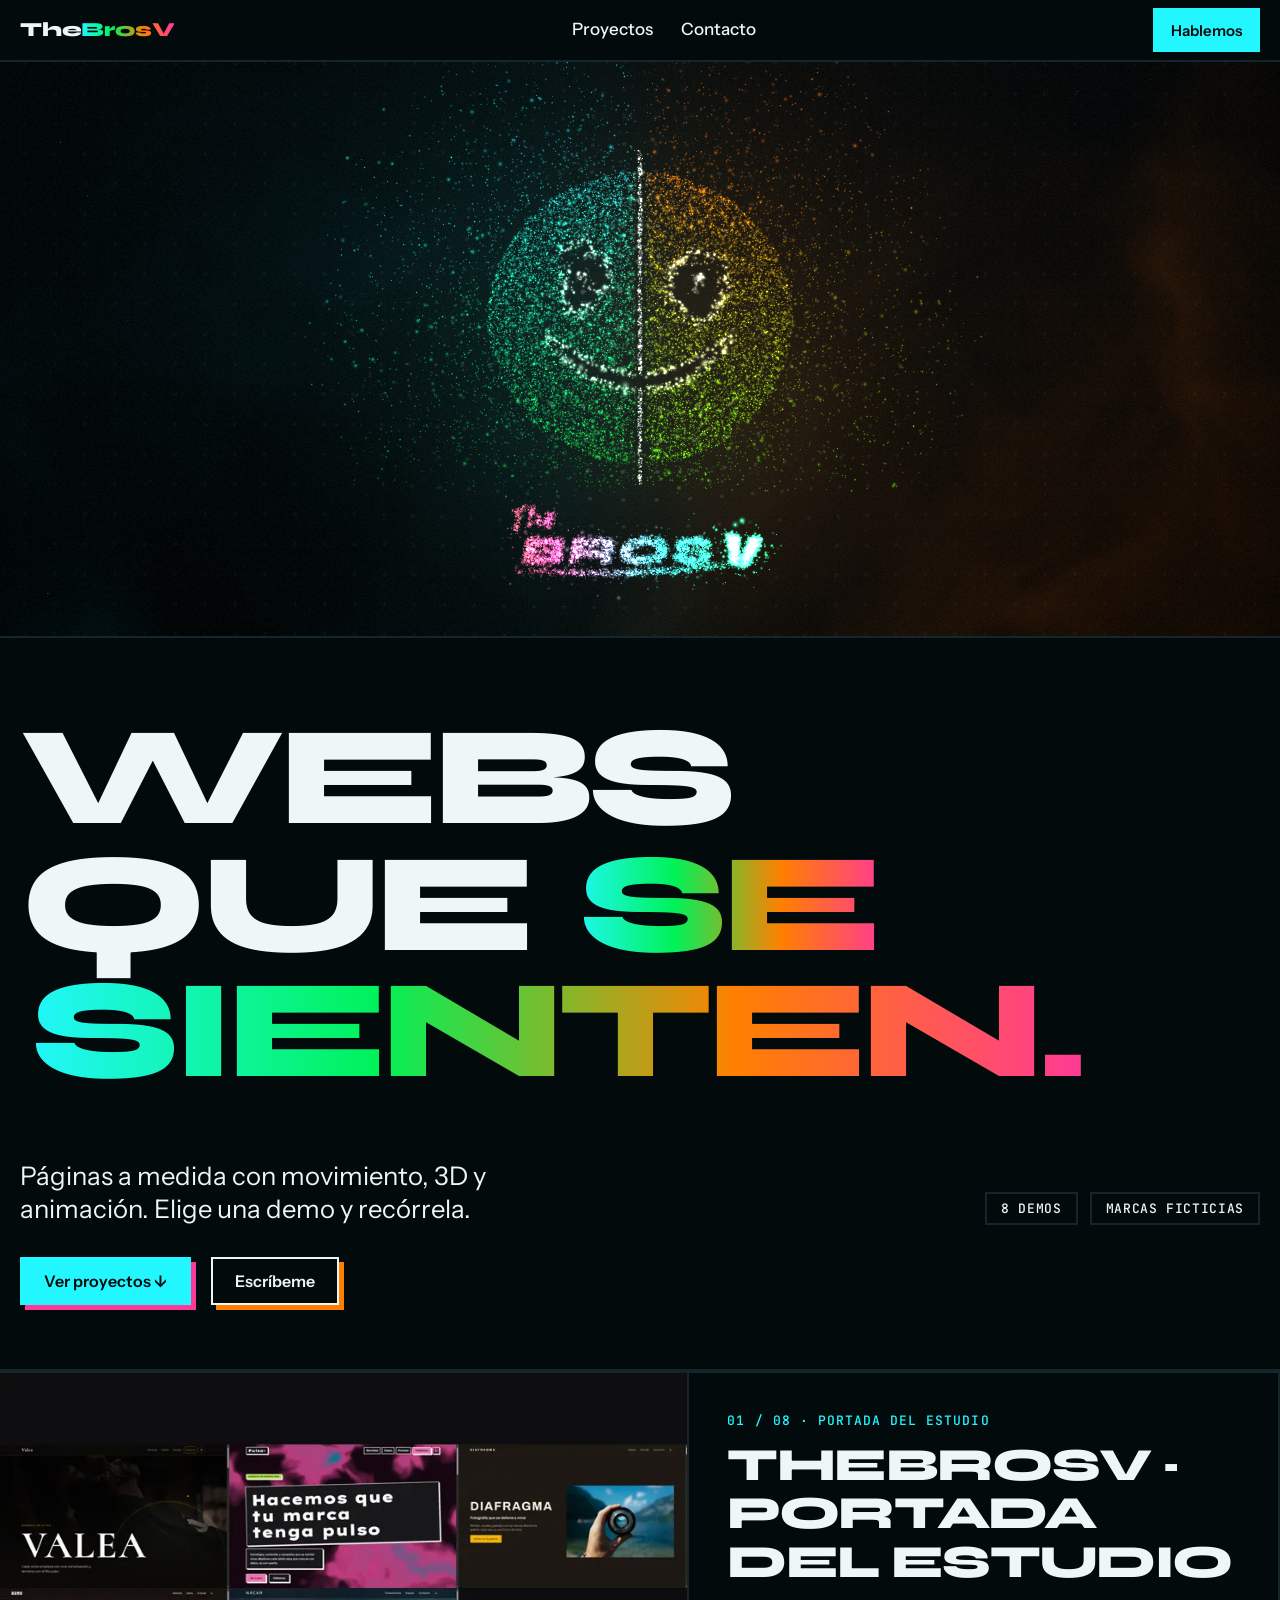
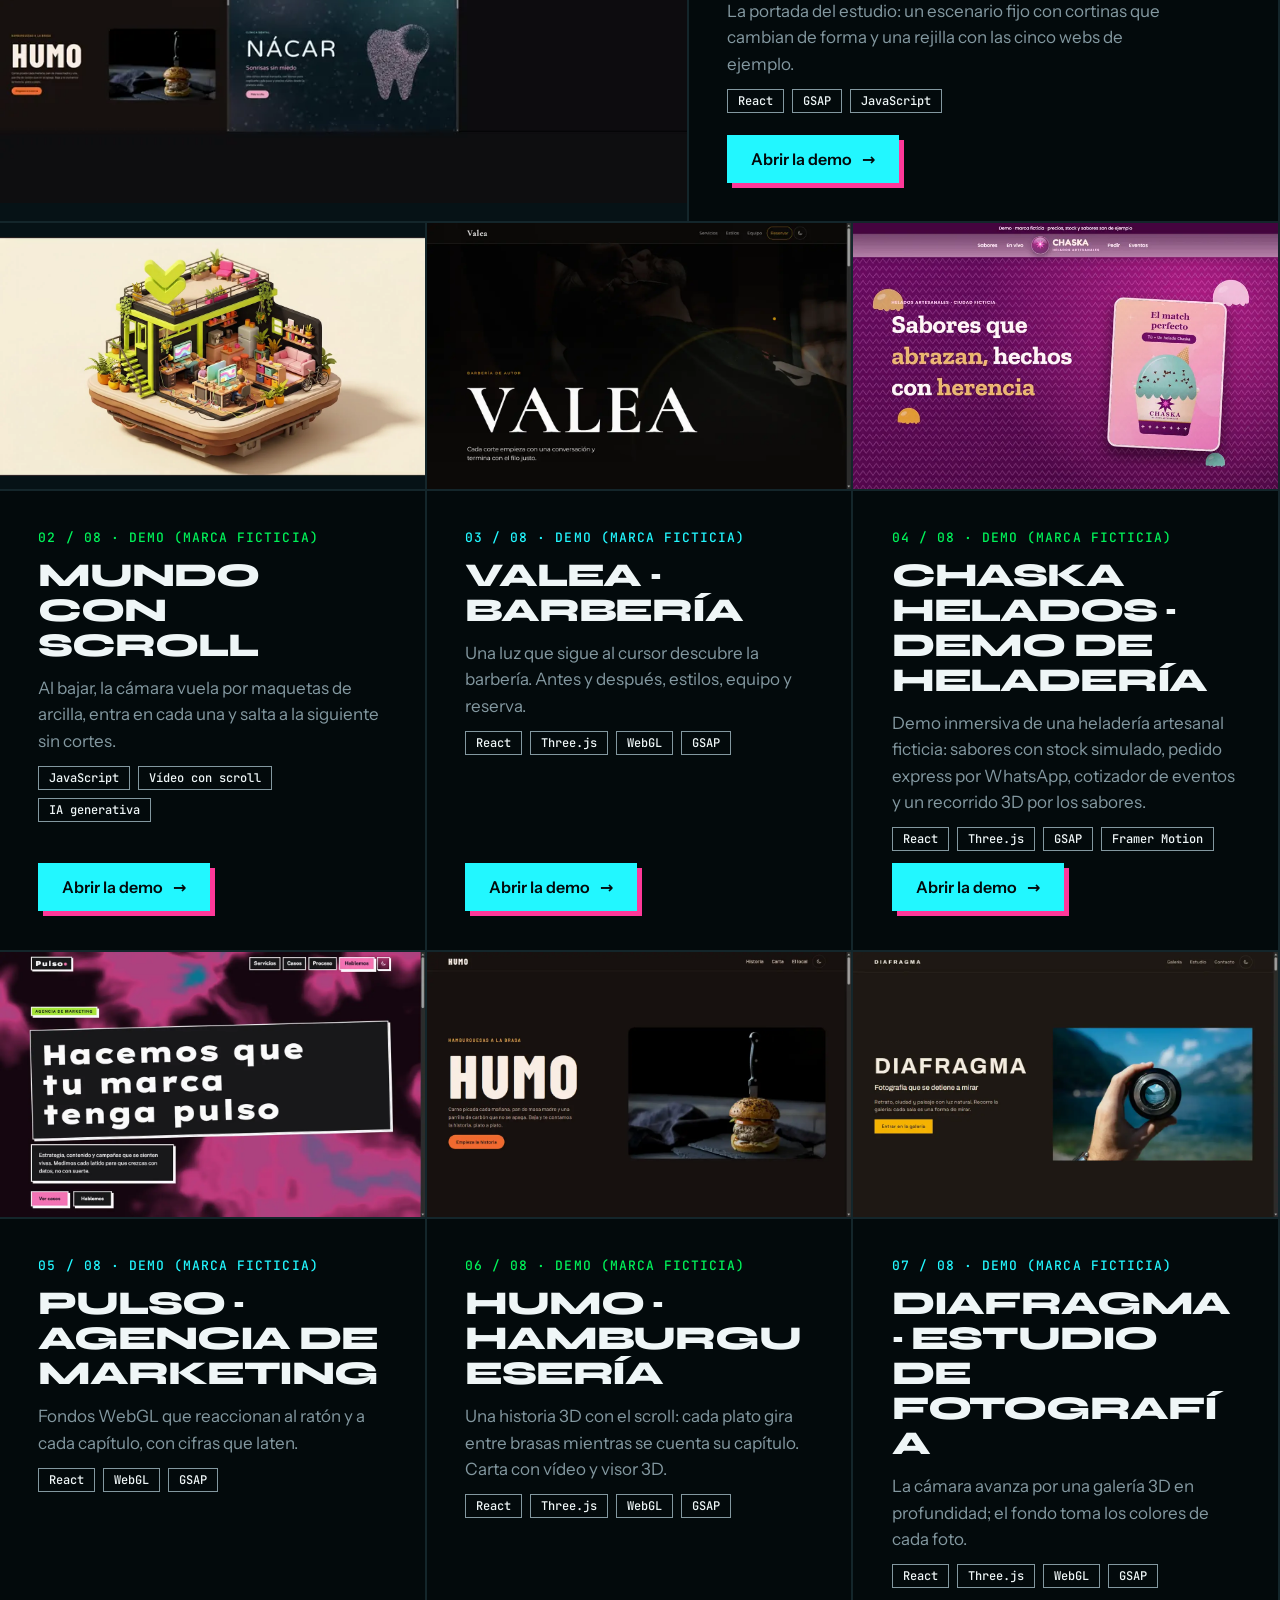
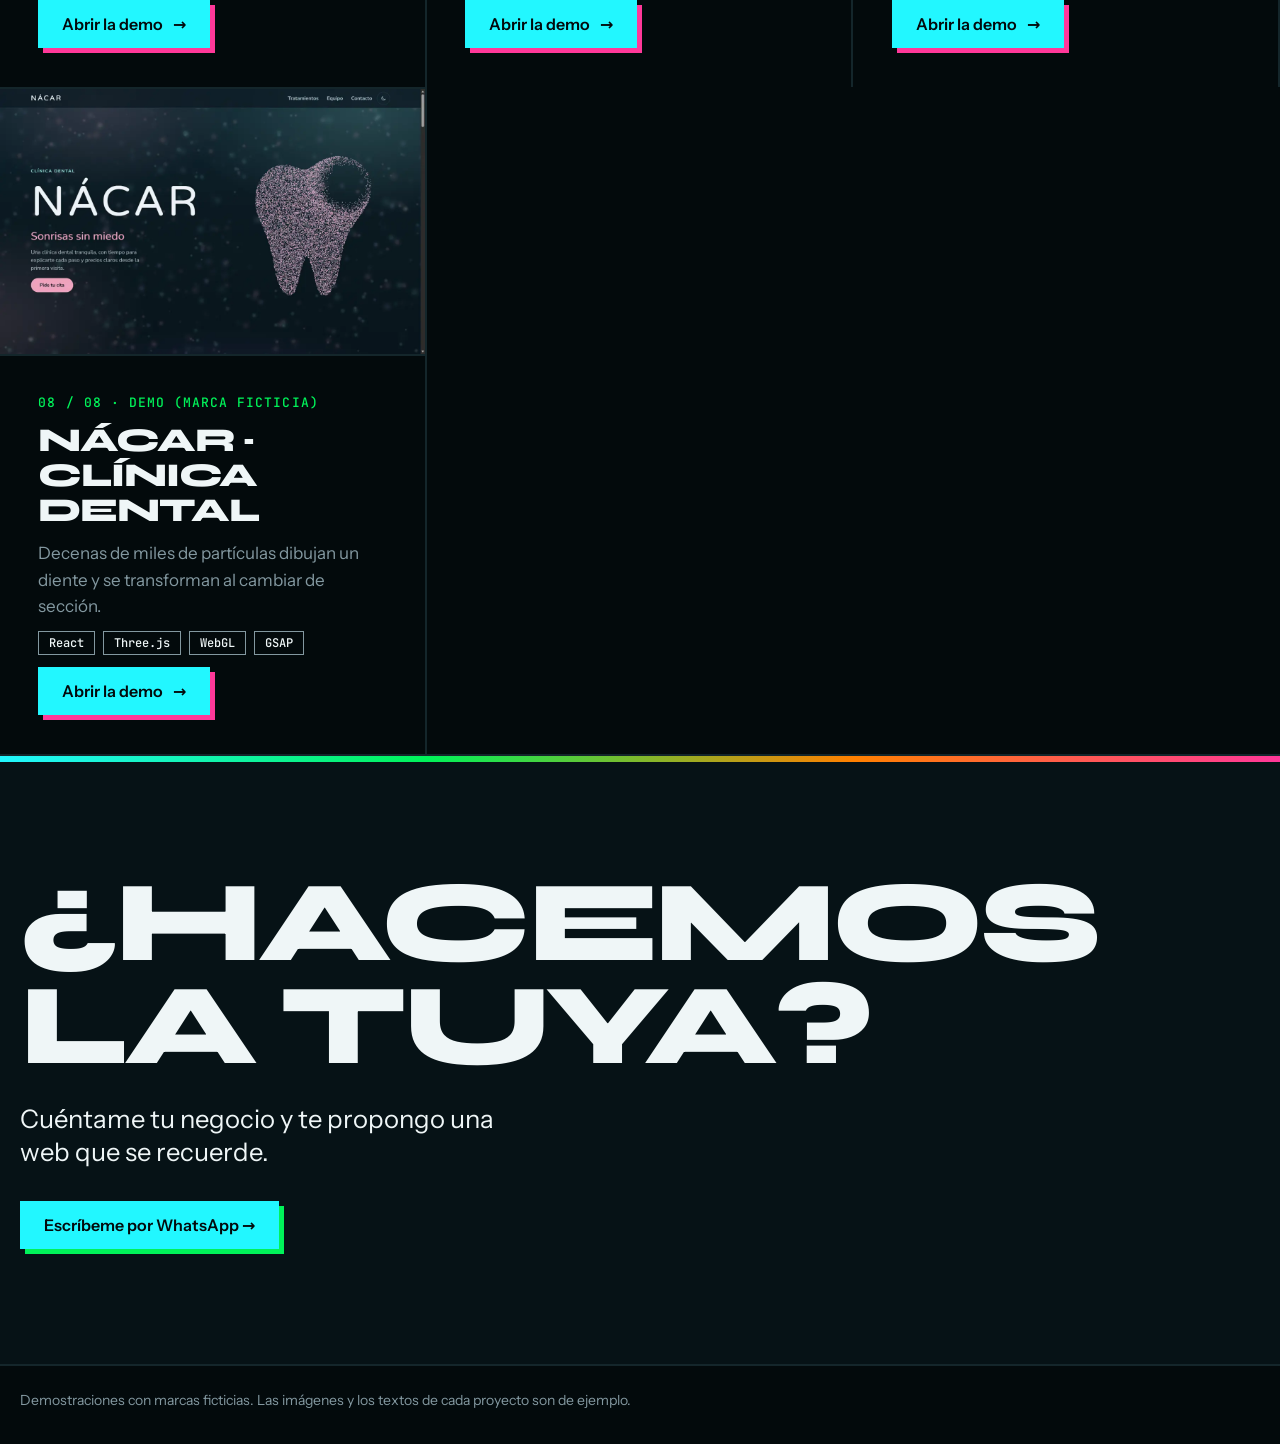
==== commit ca894bfd: "Portada: tarjetas adaptables, vista móvil sin desborde, logo TheBrosV y botones con Framer Motion Co" ====
--- a/index.html
+++ b/index.html
@@ -25,14 +25,16 @@
 
     header { position:sticky; top:0; z-index:40; background:var(--papel); border-bottom:var(--linea); }
     header .envoltura { display:flex; align-items:center; justify-content:space-between; gap:16px; min-height:60px; }
-    header strong { font:700 22px var(--titulo); letter-spacing:-.02em; }
+    .brand { font:800 1.25rem/1 var(--titulo); letter-spacing:-.01em; color:var(--tinta); text-decoration:none; padding:12px 0; }
+    .brand span { background:var(--marca); -webkit-background-clip:text; background-clip:text; color:transparent; }
     header nav ul { display:flex; gap:28px; font-weight:500; }
     header nav a { text-decoration:none; padding:10px 0; display:inline-block; border-bottom:2px solid transparent; transition:border-color .15s; }
     header nav a:hover { border-color:var(--cian); }
-    .boton, .cta { display:inline-flex; align-items:center; gap:10px; min-height:48px; padding:0 22px; background:var(--cian); color:#030a0c; font:600 16px var(--texto); text-decoration:none; border:2px solid var(--cian); cursor:pointer; box-shadow:5px 5px 0 var(--acento); transition:transform .15s, box-shadow .15s, background .15s, color .15s; }
-    .boton:hover, .cta:hover { transform:translate(3px,3px); box-shadow:2px 2px 0 var(--acento); }
+    .boton, .cta { display:inline-flex; align-items:center; gap:10px; min-height:48px; padding:0 22px; background:var(--cian); color:#030a0c; font:600 16px var(--texto); text-decoration:none; border:2px solid var(--cian); cursor:pointer; box-shadow:5px 5px 0 var(--acento); transition:box-shadow .2s, background .15s, color .15s; will-change:transform; }
+    .boton:hover, .cta:hover { box-shadow:8px 8px 0 var(--acento); }
+    .boton:active, .cta:active { box-shadow:2px 2px 0 var(--acento); }
     header .cta { min-height:44px; padding:0 16px; font-size:15px; box-shadow:none; }
-    header .cta:hover { transform:none; background:var(--verde); border-color:var(--verde); }
+    header .cta:hover { box-shadow:none; background:var(--verde); border-color:var(--verde); }
 
     .escenario { position:relative; isolation:isolate; height:clamp(300px,64svh,720px); background:#030a0c; border-bottom:var(--linea); overflow:hidden; }
     .escenario .poster, .escenario canvas { position:absolute; inset:0; width:100%; height:100%; display:block; }
@@ -49,38 +51,56 @@
     .hero p.sub { font-size:clamp(19px,2vw,26px); line-height:1.3; max-width:34ch; }
     .hero .datos { display:flex; gap:12px; flex-wrap:wrap; justify-content:flex-end; }
     .hero .botones { margin-top:32px; display:flex; gap:20px; flex-wrap:wrap; }
-    .cta.claro { background:transparent; color:var(--tinta); border-color:var(--tinta); box-shadow:5px 5px 0 var(--naranja); }
+    .cta.claro { background:transparent; color:var(--tinta); border-color:var(--tinta); box-shadow:5px 5px 0 var(--naranja); } .cta.claro:hover { box-shadow:8px 8px 0 var(--naranja); } .cta.claro:active { box-shadow:2px 2px 0 var(--naranja); }
     .dato { border:var(--linea); padding:6px 14px; font:500 13px var(--mono); text-transform:uppercase; letter-spacing:.05em; }
 
+    #proyectos { display:grid; grid-template-columns:repeat(auto-fill,minmax(min(100%,340px),1fr)); border-bottom:var(--linea); }
+    .obra { display:flex; flex-direction:column; border-right:var(--linea); border-top:var(--linea); min-width:0; }
+    .obra:first-child { grid-column:1 / -1; flex-direction:row; flex-wrap:wrap; }
+    .obra:first-child .foto { flex:1 1 420px; } .obra:first-child .info { flex:1 1 320px; justify-content:center; }
     .obra:nth-child(even) .num { color:var(--verde); }
-    .obra { display:grid; grid-template-columns:7fr 5fr; border-bottom:var(--linea); }
-    .obra.inversa { grid-template-columns:5fr 7fr; }
-    .obra.inversa .foto { order:2; border-left:var(--linea); border-right:0; }
-    .foto { display:block; border-right:var(--linea); overflow:hidden; background:var(--sup); }
-    .foto img { width:100%; height:100%; aspect-ratio:16/10; object-fit:cover; transition:transform .5s cubic-bezier(.22,.61,.36,1); }
-    .obra:hover .foto img { transform:scale(1.04); }
-    .info { padding:clamp(24px,4vw,56px); display:flex; flex-direction:column; justify-content:center; gap:14px; align-items:flex-start; }
+    .foto { display:block; overflow:hidden; background:var(--sup); border-bottom:var(--linea); }
+    .obra:first-child .foto { border-bottom:0; border-right:var(--linea); }
+    .foto img { width:100%; height:auto; aspect-ratio:16/10; object-fit:contain; transition:transform .5s cubic-bezier(.22,.61,.36,1); }
+    .obra:hover .foto img { transform:scale(1.03); }
+    .info { min-width:0; padding:clamp(20px,3vw,40px); display:flex; flex-direction:column; flex:1; gap:12px; align-items:flex-start; }
     .num { font:500 13px var(--mono); color:var(--cian); text-transform:uppercase; letter-spacing:.08em; }
-    .info h2 { font:700 clamp(32px,4.6vw,64px)/1 var(--titulo); letter-spacing:-.035em; text-transform:uppercase; }
+    .info h2 { overflow-wrap:anywhere; hyphens:auto; font:700 clamp(24px,2.6vw,36px)/1.05 var(--titulo); letter-spacing:-.035em; text-transform:uppercase; }
     .desc { max-width:40ch; color:var(--suave); }
     .etiquetas { display:flex; flex-wrap:wrap; gap:8px; }
     .etiquetas li { font:500 12px var(--mono); border:1px solid var(--suave); color:var(--tinta); padding:3px 10px; }
-    .info .boton { margin-top:10px; }
+    .info .boton { margin-top:auto; }
+    .obra:first-child .info h2 { font-size:clamp(28px,3.6vw,52px); } .obra:first-child .info .boton { margin-top:10px; }
 
     .contacto { background:var(--sup); border-bottom:var(--linea); position:relative; padding:clamp(56px,9vw,120px) 0; }
     .contacto::before { content:""; position:absolute; inset:0 0 auto 0; height:6px; background:var(--marca); }
     .contacto h2 { font:700 clamp(44px,9vw,140px)/.9 var(--titulo); letter-spacing:-.04em; text-transform:uppercase; max-width:12ch; }
     .contacto p { font-size:clamp(19px,2vw,26px); max-width:30ch; margin:24px 0 32px; line-height:1.3; }
-    .contacto .cta { box-shadow:5px 5px 0 var(--verde); }
+    .contacto .cta { box-shadow:5px 5px 0 var(--verde); } .contacto .cta:hover { box-shadow:8px 8px 0 var(--verde); } .contacto .cta:active { box-shadow:2px 2px 0 var(--verde); }
     footer { padding:24px 0 32px; font-size:14px; color:var(--suave); }
 
     .revela { opacity:0; transform:translateY(24px); transition:opacity .5s, transform .5s; }
     .revela.visto { opacity:1; transform:none; }
+    html { -webkit-tap-highlight-color:transparent; overflow-x:clip; } body { overflow-x:clip; } .hero h1 { overflow-wrap:break-word; }
+    header .envoltura { padding-top:env(safe-area-inset-top); }
     @media (max-width:820px) {
+      body { font-size:16px; }
       header nav { display:none; }
+      header .envoltura { min-height:56px; }
+      .escenario { height:clamp(260px,46svh,420px); }
+      .hero { padding:28px 0 32px; }
+      .hero h1 { font-size:clamp(34px,10.5vw,96px); }
+      .hero .fila { margin-top:20px; gap:16px; }
+      .hero .botones { margin-top:22px; flex-direction:column; gap:16px; }
+      .hero .botones .cta { justify-content:center; width:100%; }
+      .info { padding:20px 18px 24px; gap:10px; }
+      .info h2, .obra:first-child .info h2 { font-size:clamp(26px,8vw,38px); }
+      .info .boton { width:100%; justify-content:center; margin-top:8px; }
+      .contacto { padding:56px 0 64px; }
+      .contacto .cta { width:100%; justify-content:center; }
+      .saltar { bottom:10px; right:10px; }
       .hero .fila { grid-template-columns:1fr; } .hero .datos { justify-content:flex-start; }
-      .obra, .obra.inversa { grid-template-columns:1fr; }
-      .obra.inversa .foto { order:0; border-left:0; } .foto { border-right:0; border-bottom:var(--linea); }
+      .obra { border-right:0; } .obra:first-child { flex-direction:column; flex-wrap:nowrap; } .obra:first-child .foto { flex:none; border-right:0; border-bottom:var(--linea); }
     }
     @media (prefers-reduced-motion: reduce) {
       html { scroll-behavior:auto; } * { transition:none !important; }
@@ -92,7 +112,7 @@
   <a class="salto" href="#proyectos">Saltar a los proyectos</a>
   <header>
     <div class="envoltura">
-      <strong>TheBrosV</strong>
+      <a class="brand" href="#" aria-label="TheBrosV">The<span>BrosV</span></a>
       <nav aria-label="Principal"><ul><li><a href="#proyectos">Proyectos</a></li><li><a href="#contacto">Contacto</a></li></ul></nav>
       <a class="cta" href="https://wa.me/51924536653?text=%C2%A1Hola!%20Vi%20tu%20portafolio%20y%20me%20interesa%20una%20web%20para%20mi%20negocio." target="_blank" rel="noopener">Hablemos</a>
     </div>
@@ -124,7 +144,7 @@
         <a class="boton" href="thebrosv-portada/">Abrir la demo <span aria-hidden="true">→</span></a>
       </div>
     </article>
-    <article class="obra inversa" aria-labelledby="t-1">
+    <article class="obra" aria-labelledby="t-1">
       <a class="foto" href="mundo-scroll/" tabindex="-1" aria-hidden="true"><img src="mundo-scroll/captura.webp" alt="Captura de Mundo con scroll" width="800" height="500" fetchpriority="high"></a>
       <div class="info">
         <p class="num">02 / 08 · Demo (marca ficticia)</p>
@@ -144,7 +164,7 @@
         <a class="boton" href="valea-barberia/barberia/">Abrir la demo <span aria-hidden="true">→</span></a>
       </div>
     </article>
-    <article class="obra inversa" aria-labelledby="t-3">
+    <article class="obra" aria-labelledby="t-3">
       <a class="foto" href="chaska-helados/" tabindex="-1" aria-hidden="true"><img src="chaska-helados/captura.webp" alt="Captura de Chaska Helados · Demo de heladería" width="800" height="500" loading="lazy"></a>
       <div class="info">
         <p class="num">04 / 08 · Demo (marca ficticia)</p>
@@ -164,7 +184,7 @@
         <a class="boton" href="pulso-marketing/marketing/">Abrir la demo <span aria-hidden="true">→</span></a>
       </div>
     </article>
-    <article class="obra inversa" aria-labelledby="t-5">
+    <article class="obra" aria-labelledby="t-5">
       <a class="foto" href="humo-restaurante/restaurante/" tabindex="-1" aria-hidden="true"><img src="humo-restaurante/captura.webp" alt="Captura de Humo · Hamburguesería" width="800" height="500" loading="lazy"></a>
       <div class="info">
         <p class="num">06 / 08 · Demo (marca ficticia)</p>
@@ -184,7 +204,7 @@
         <a class="boton" href="diafragma-fotografia/fotografia/">Abrir la demo <span aria-hidden="true">→</span></a>
       </div>
     </article>
-    <article class="obra inversa" aria-labelledby="t-7">
+    <article class="obra" aria-labelledby="t-7">
       <a class="foto" href="nacar-clinica/clinica/" tabindex="-1" aria-hidden="true"><img src="nacar-clinica/captura.webp" alt="Captura de Nácar · Clínica dental" width="800" height="500" loading="lazy"></a>
       <div class="info">
         <p class="num">08 / 08 · Demo (marca ficticia)</p>
@@ -212,7 +232,7 @@
       try { seen = localStorage.getItem('portafolio:intro') === '1' } catch {}
       const reduced = matchMedia('(prefers-reduced-motion: reduce)').matches
       const baja = innerWidth < 768 || (navigator.hardwareConcurrency || 8) <= 4 || matchMedia('(pointer: coarse)').matches
-      const h = { config: { q: baja ? 'baja' : 'media', fps: 30, intro: 0, skipIntro: reduced || seen },
+      const h = { config: { q: baja ? 'baja' : 'media', fps: 30, intro: 0, skipIntro: reduced || seen || baja },
         fail: () => { mark('data-hero', 'poster'); mark('data-intro', 'done') },
         ready: (a) => { api = a; mark('data-hero', 'live') },
         introStarted: () => mark('data-intro', 'playing'),
@@ -225,6 +245,7 @@
   <script defer src="hero/three.min.js"></script>
   <script defer src="hero/gsap.min.js"></script>
   <script defer src="hero/hero.js"></script>
+  <script defer src="hero/botones.js"></script>
   <script>
     const io = new IntersectionObserver((es) => { for (const e of es) if (e.isIntersecting) { e.target.classList.add('visto'); io.unobserve(e.target) } }, { threshold: .2 })
     document.querySelectorAll('.revela').forEach((e) => io.observe(e))
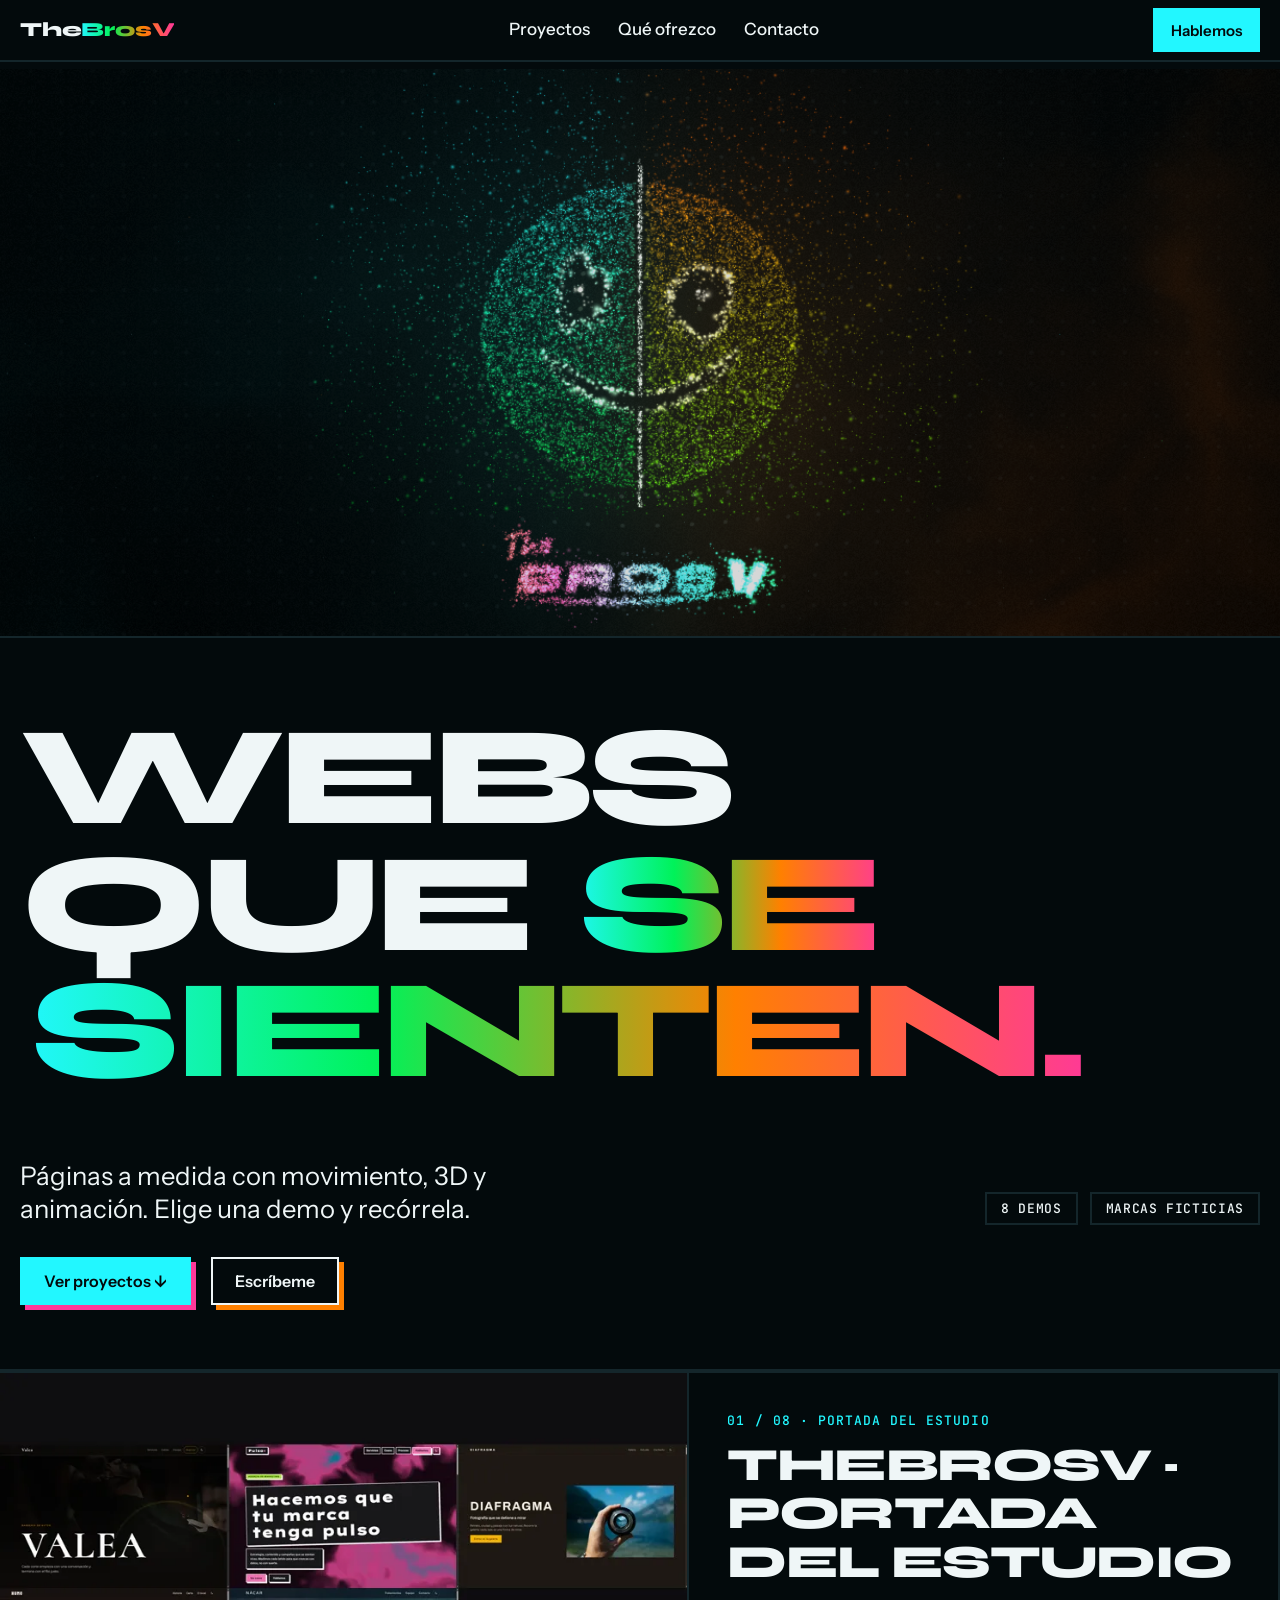
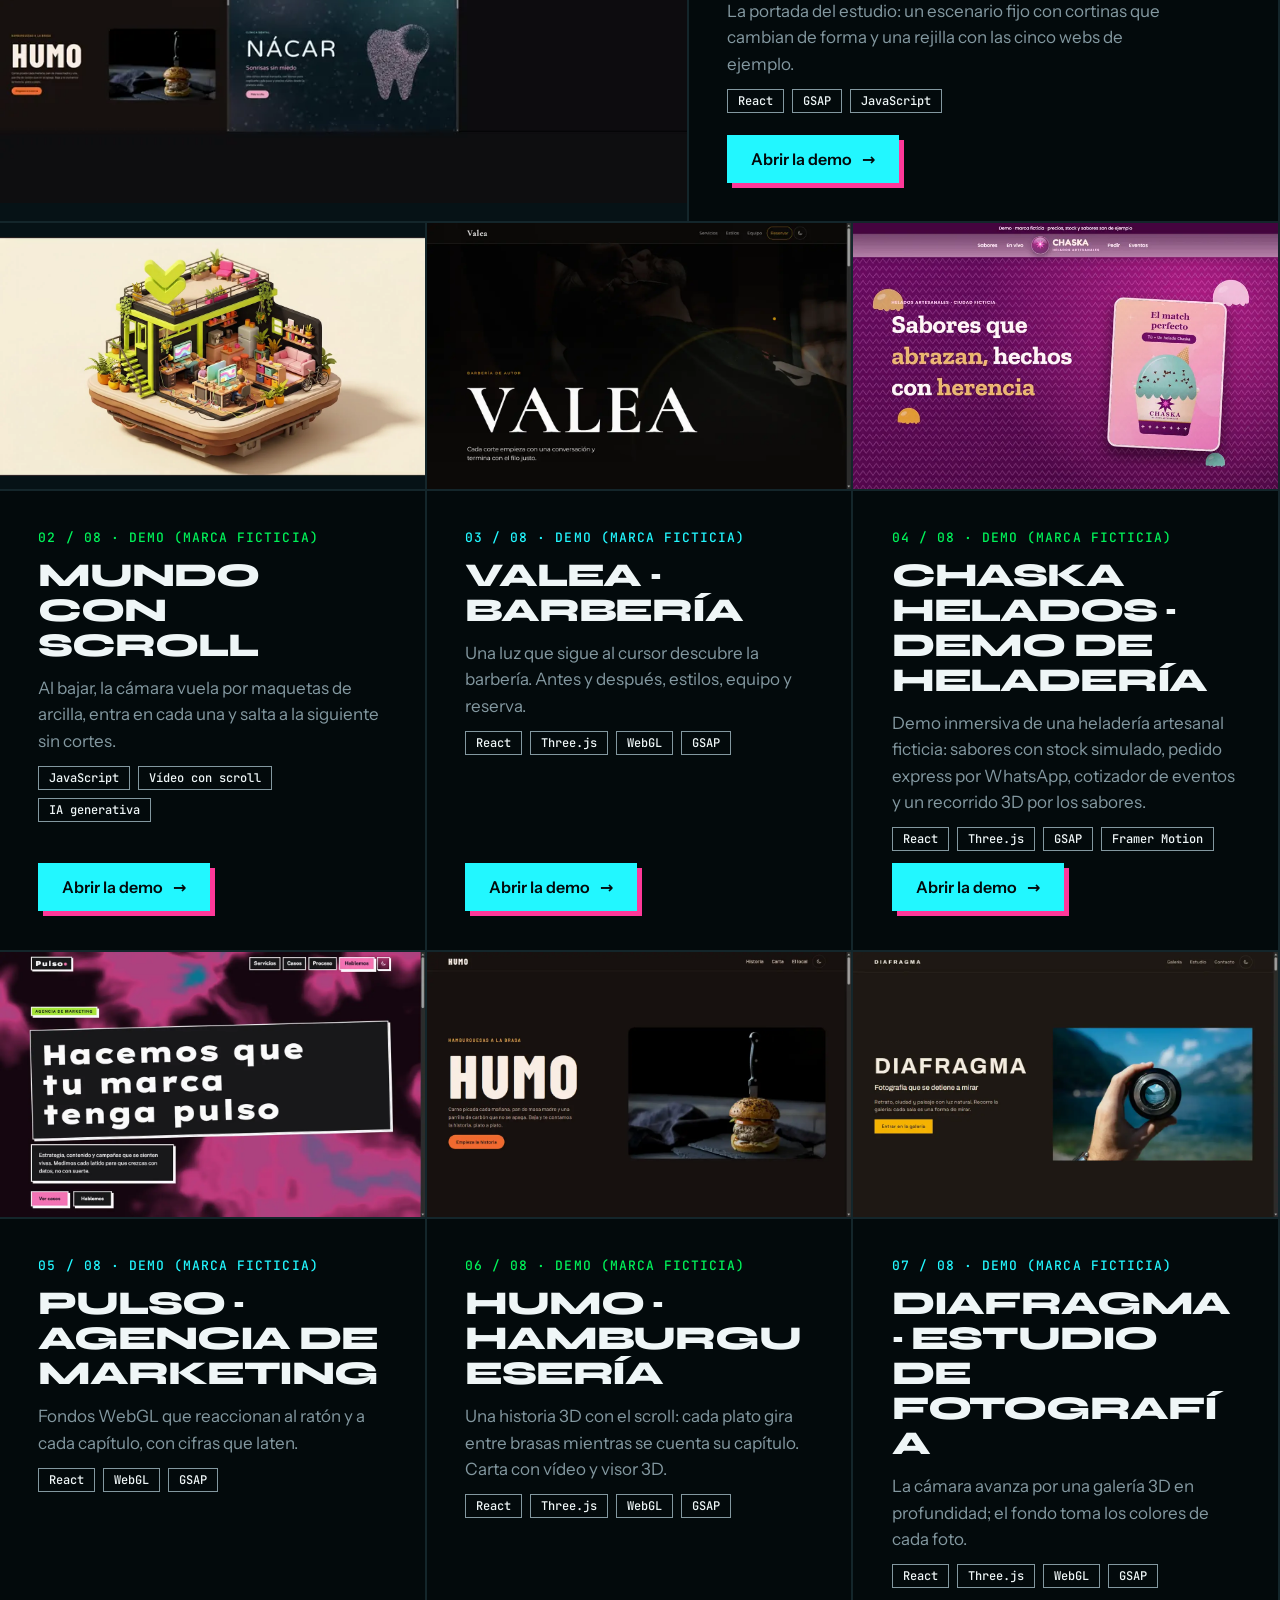
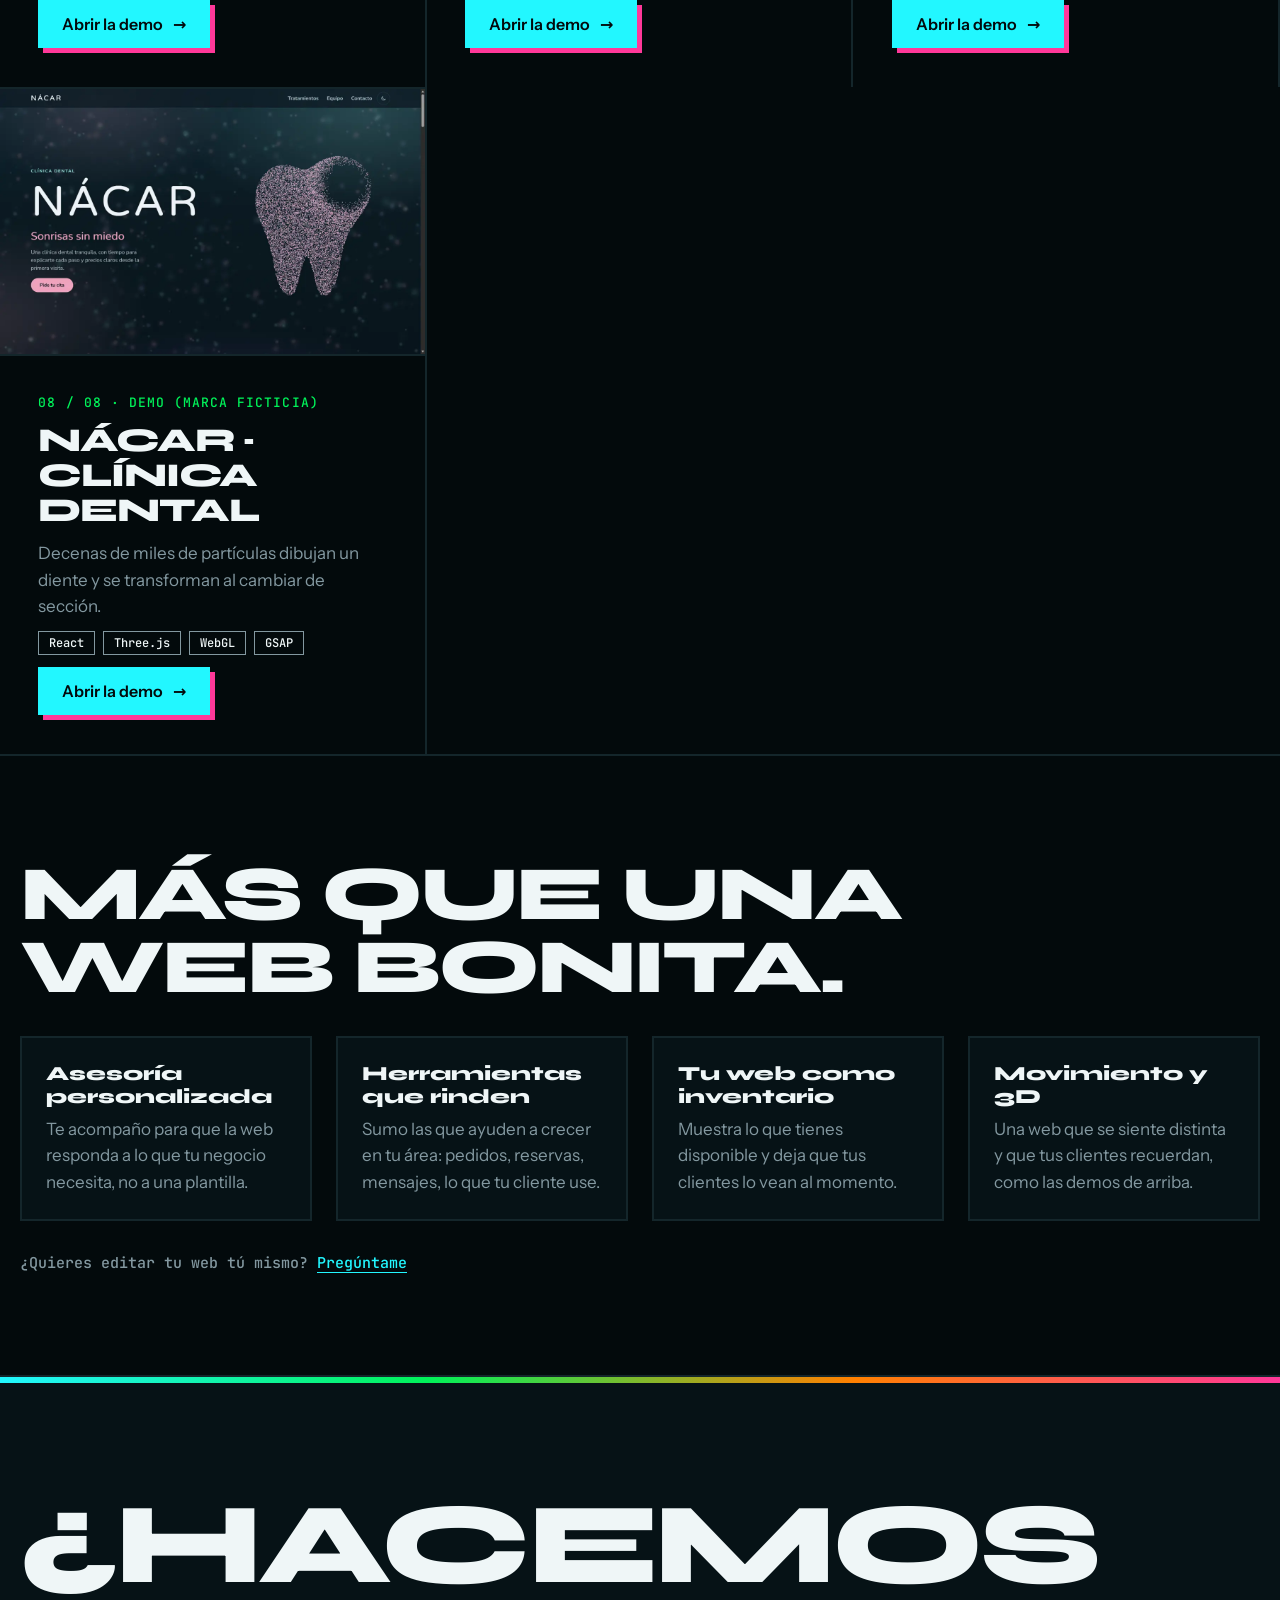
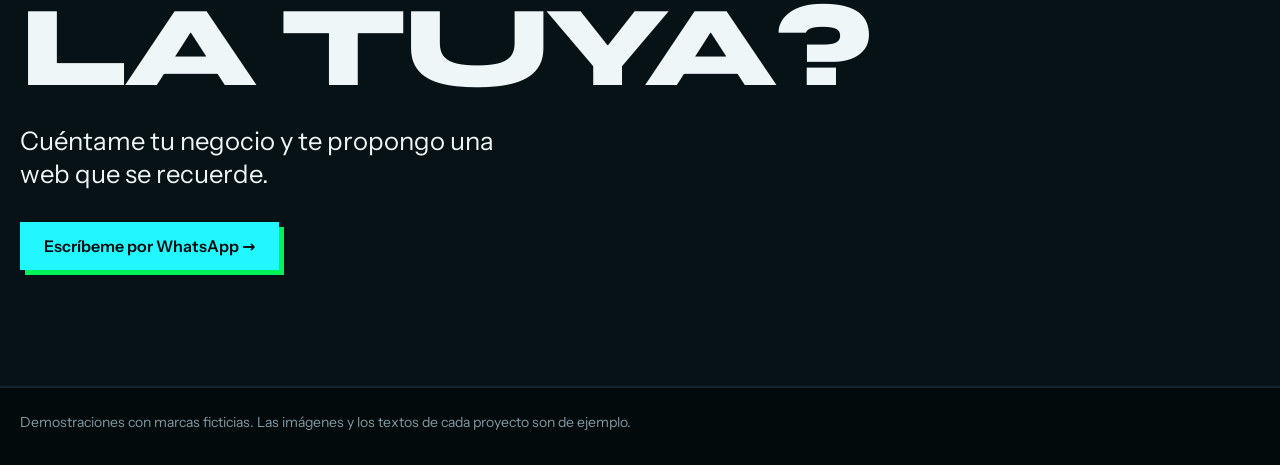
==== commit 292da348: "Portada: sistema de diseño, sección de oferta, efecto de scroll del logo y generador simplificado Co" ====
--- a/index.html
+++ b/index.html
@@ -12,13 +12,64 @@
     @font-face { font-family:"Instrument Sans"; font-weight:400 600; font-display:swap; src:url("hero/fonts/instrument-sans.woff2") format("woff2"); }
     @font-face { font-family:"JetBrains Mono"; font-weight:400 500; font-display:swap; src:url("hero/fonts/jetbrains-mono.woff2") format("woff2"); }
     @font-face { font-family:"Caveat"; font-weight:700; font-display:block; src:url("hero/fonts/caveat-700.woff2") format("woff2"); }
-    :root { --papel:#030a0c; --sup:#061216; --linea-c:#14262b; --tinta:#eff6f7; --suave:#8398a0; --cian:#22f7ff; --verde:#00f259; --naranja:#ff8000; --acento:#ff3899; --marca:linear-gradient(90deg,#22f7ff,#00f259,#ff8000,#ff3899); --linea:2px solid var(--linea-c);
+:root {
+  --primitive-color-ink-500: #8398a0;
+  --primitive-color-ink-700: #14262b;
+  --primitive-color-ink-900: #061216;
+  --primitive-color-ink-950: #030a0c;
+  --primitive-color-snow-50: #eff6f7;
+  --primitive-color-cyan-400: #22f7ff;
+  --primitive-color-green-400: #00f259;
+  --primitive-color-orange-500: #ff8000;
+  --primitive-color-pink-500: #ff3899;
+  --primitive-space-1: 0.25rem;
+  --primitive-space-2: 0.5rem;
+  --primitive-space-3: 0.75rem;
+  --primitive-space-4: 1rem;
+  --primitive-space-6: 1.5rem;
+  --primitive-space-8: 2rem;
+  --primitive-space-12: 3rem;
+  --primitive-space-16: 4rem;
+  --primitive-border-thin: 1px;
+  --primitive-border-base: 2px;
+  --primitive-shadow-rest: 5px;
+  --primitive-shadow-lift: 8px;
+  --primitive-shadow-press: 2px;
+  --primitive-duration-fast: 150ms;
+  --primitive-duration-base: 200ms;
+  --primitive-duration-slow: 500ms;
+}
+
+
+:root {
+  --color-bg: #030a0c;
+  --color-surface: #061216;
+  --color-line: #14262b;
+  --color-text: #eff6f7;
+  --color-text-muted: #8398a0;
+  --color-primary: #22f7ff;
+  --color-success: #00f259;
+  --color-warm: #ff8000;
+  --color-accent: #ff3899;
+  --color-on-primary: #030a0c;
+}
+
+
+:root {
+  --button-bg: #22f7ff;
+  --button-fg: #030a0c;
+  --button-shadow: #ff3899;
+  --button-hover-bg: #00f259;
+  --card-border: #14262b;
+  --card-bg: #061216;
+}
+    :root { --papel:var(--color-bg); --sup:var(--color-surface); --linea-c:var(--color-line); --tinta:var(--color-text); --suave:var(--color-text-muted); --cian:var(--color-primary); --verde:var(--color-success); --naranja:var(--color-warm); --acento:var(--color-accent); --marca:linear-gradient(90deg,var(--color-primary),var(--color-success),var(--color-warm),var(--color-accent)); --linea:var(--primitive-border-base) solid var(--linea-c);
       --titulo:"Syne","Arial Black",system-ui,sans-serif; --texto:"Instrument Sans",system-ui,-apple-system,"Segoe UI",sans-serif; --mono:"JetBrains Mono",ui-monospace,Consolas,monospace; color-scheme:dark; }
     * { box-sizing:border-box; margin:0; }
     html { scroll-behavior:smooth; }
     body { font:400 17px/1.55 var(--texto); background:var(--papel); color:var(--tinta); }
     a { color:inherit; } img { display:block; max-width:100%; height:auto; } ul { list-style:none; padding:0; }
-    .salto { position:absolute; left:-999px; top:8px; background:var(--cian); color:#030a0c; padding:10px 16px; z-index:100; }
+    .salto { position:absolute; left:-999px; top:8px; background:var(--cian); color:var(--color-on-primary); padding:10px 16px; z-index:100; }
     .salto:focus { left:8px; }
     :focus-visible { outline:3px solid var(--cian); outline-offset:3px; }
     .envoltura { width:min(1240px, 100% - 40px); margin-inline:auto; }
@@ -30,19 +81,19 @@
     header nav ul { display:flex; gap:28px; font-weight:500; }
     header nav a { text-decoration:none; padding:10px 0; display:inline-block; border-bottom:2px solid transparent; transition:border-color .15s; }
     header nav a:hover { border-color:var(--cian); }
-    .boton, .cta { display:inline-flex; align-items:center; gap:10px; min-height:48px; padding:0 22px; background:var(--cian); color:#030a0c; font:600 16px var(--texto); text-decoration:none; border:2px solid var(--cian); cursor:pointer; box-shadow:5px 5px 0 var(--acento); transition:box-shadow .2s, background .15s, color .15s; will-change:transform; }
+    .boton, .cta { display:inline-flex; align-items:center; gap:10px; min-height:48px; padding:0 22px; background:var(--cian); color:var(--color-on-primary); font:600 16px var(--texto); text-decoration:none; border:2px solid var(--cian); cursor:pointer; box-shadow:5px 5px 0 var(--acento); transition:box-shadow .2s, background .15s, color .15s; will-change:transform; }
     .boton:hover, .cta:hover { box-shadow:8px 8px 0 var(--acento); }
     .boton:active, .cta:active { box-shadow:2px 2px 0 var(--acento); }
     header .cta { min-height:44px; padding:0 16px; font-size:15px; box-shadow:none; }
     header .cta:hover { box-shadow:none; background:var(--verde); border-color:var(--verde); }
 
-    .escenario { position:relative; isolation:isolate; height:clamp(300px,64svh,720px); background:#030a0c; border-bottom:var(--linea); overflow:hidden; }
+    .escenario { position:relative; isolation:isolate; height:clamp(300px,64svh,720px); background:var(--color-bg); border-bottom:var(--linea); overflow:hidden; }
     .escenario .poster, .escenario canvas { position:absolute; inset:0; width:100%; height:100%; display:block; }
     .escenario .poster { object-fit:cover; transition:opacity .8s; }
     .escenario canvas { opacity:0; transition:opacity .8s; }
-    .escenario[data-hero="live"] canvas { opacity:1; } .escenario[data-hero="live"] .poster { opacity:0; }
+    .escenario[data-hero="live"] canvas { opacity:var(--vis,1); } .escenario[data-hero="live"] .poster { opacity:0; }
     .escenario[data-hero="poster"] canvas { display:none; }
-    .saltar { position:absolute; right:16px; bottom:16px; z-index:2; min-height:40px; padding:0 14px; background:rgba(3,10,12,.7); color:var(--tinta); border:1px solid var(--suave); font:500 13px var(--mono); cursor:pointer; display:none; }
+    .saltar { position:absolute; right:16px; bottom:16px; z-index:2; min-height:40px; padding:0 14px; background:color-mix(in srgb,var(--color-bg) 70%,transparent); color:var(--tinta); border:1px solid var(--suave); font:500 13px var(--mono); cursor:pointer; display:none; }
     .escenario[data-intro="playing"] .saltar { display:block; }
     .hero { border-bottom:var(--linea); padding:clamp(36px,6vw,80px) 0 clamp(36px,5vw,64px); }
     .hero h1 { font:800 clamp(48px,11vw,170px)/.9 var(--titulo); letter-spacing:-.045em; text-transform:uppercase; }
@@ -72,6 +123,14 @@
     .info .boton { margin-top:auto; }
     .obra:first-child .info h2 { font-size:clamp(28px,3.6vw,52px); } .obra:first-child .info .boton { margin-top:10px; }
 
+    .oferta { border-bottom:var(--linea); padding:clamp(48px,8vw,112px) 0; }
+    .oferta h2 { font:700 clamp(32px,6vw,84px)/.95 var(--titulo); letter-spacing:-.04em; text-transform:uppercase; max-width:14ch; }
+    .pilares { display:grid; grid-template-columns:repeat(auto-fit,minmax(min(100%,240px),1fr)); gap:var(--primitive-space-6); margin-top:var(--primitive-space-8); }
+    .pilares li { border:var(--linea); padding:var(--primitive-space-6); background:var(--sup); }
+    .pilares h3 { font:700 1.25rem/1.15 var(--titulo); margin-bottom:var(--primitive-space-2); overflow-wrap:anywhere; }
+    .pilares p { color:var(--suave); }
+    .indicio { margin-top:var(--primitive-space-8); font:500 15px var(--mono); color:var(--suave); }
+    .indicio a { color:var(--cian); text-underline-offset:4px; }
     .contacto { background:var(--sup); border-bottom:var(--linea); position:relative; padding:clamp(56px,9vw,120px) 0; }
     .contacto::before { content:""; position:absolute; inset:0 0 auto 0; height:6px; background:var(--marca); }
     .contacto h2 { font:700 clamp(44px,9vw,140px)/.9 var(--titulo); letter-spacing:-.04em; text-transform:uppercase; max-width:12ch; }
@@ -113,7 +172,7 @@
   <header>
     <div class="envoltura">
       <a class="brand" href="#" aria-label="TheBrosV">The<span>BrosV</span></a>
-      <nav aria-label="Principal"><ul><li><a href="#proyectos">Proyectos</a></li><li><a href="#contacto">Contacto</a></li></ul></nav>
+      <nav aria-label="Principal"><ul><li><a href="#proyectos">Proyectos</a></li><li><a href="#oferta">Qué ofrezco</a></li><li><a href="#contacto">Contacto</a></li></ul></nav>
       <a class="cta" href="https://wa.me/51924536653?text=%C2%A1Hola!%20Vi%20tu%20portafolio%20y%20me%20interesa%20una%20web%20para%20mi%20negocio." target="_blank" rel="noopener">Hablemos</a>
     </div>
   </header>
@@ -215,6 +274,18 @@
       </div>
     </article>
     </div>
+    <section class="oferta" id="oferta" aria-labelledby="t-oferta">
+      <div class="envoltura">
+        <h2 id="t-oferta" class="revela">Más que una web bonita.</h2>
+        <ul class="pilares">
+          <li class="revela"><h3>Asesoría personalizada</h3><p>Te acompaño para que la web responda a lo que tu negocio necesita, no a una plantilla.</p></li>
+          <li class="revela"><h3>Herramientas que rinden</h3><p>Sumo las que ayuden a crecer en tu área: pedidos, reservas, mensajes, lo que tu cliente use.</p></li>
+          <li class="revela"><h3>Tu web como inventario</h3><p>Muestra lo que tienes disponible y deja que tus clientes lo vean al momento.</p></li>
+          <li class="revela"><h3>Movimiento y 3D</h3><p>Una web que se siente distinta y que tus clientes recuerdan, como las demos de arriba.</p></li>
+        </ul>
+        <p class="indicio revela">¿Quieres editar tu web tú mismo? <a href="https://wa.me/51924536653?text=%C2%A1Hola!%20Vi%20tu%20portafolio%20y%20me%20interesa%20una%20web%20para%20mi%20negocio." target="_blank" rel="noopener">Pregúntame</a></p>
+      </div>
+    </section>
     <section class="contacto" id="contacto" aria-labelledby="t-contacto">
       <div class="envoltura">
         <h2 id="t-contacto" class="revela">¿Hacemos la tuya?</h2>
@@ -249,6 +320,22 @@
   <script>
     const io = new IntersectionObserver((es) => { for (const e of es) if (e.isIntersecting) { e.target.classList.add('visto'); io.unobserve(e.target) } }, { threshold: .2 })
     document.querySelectorAll('.revela').forEach((e) => io.observe(e))
+
+    // El logo 3D reacciona al scroll: progreso 0–1 sobre la altura del escenario, suavizado (lerp), solo transform/opacity.
+    const escenario = document.getElementById('hero-stage'), lienzo = escenario.querySelector('canvas')
+    if (!matchMedia('(prefers-reduced-motion: reduce)').matches) {
+      let objetivo = 0, p = 0, activo = false
+      const leer = () => { if (scrollY > 0) lienzo.style.transition = 'none'; objetivo = Math.min(1, Math.max(0, scrollY / Math.max(1, escenario.offsetHeight))); if (!activo) { activo = true; requestAnimationFrame(paso) } }
+      const paso = () => {
+        p += (objetivo - p) * .12
+        lienzo.style.transform = 'translate3d(0,' + (p * 14).toFixed(2) + '%,0) scale(' + (1 + p * .18).toFixed(3) + ')'
+        escenario.style.setProperty('--vis', (1 - p * .65).toFixed(3))
+        if (Math.abs(objetivo - p) > .001) requestAnimationFrame(paso); else activo = false
+      }
+      addEventListener('scroll', leer, { passive: true }); leer()
+    }
+    // Si el navegador pierde el contexto WebGL, se vuelve al póster estático en vez de dejar el escenario vacío.
+    lienzo.addEventListener('webglcontextlost', (e) => { e.preventDefault(); escenario.dataset.hero = 'poster' })
   </script>
 </body>
 </html>
